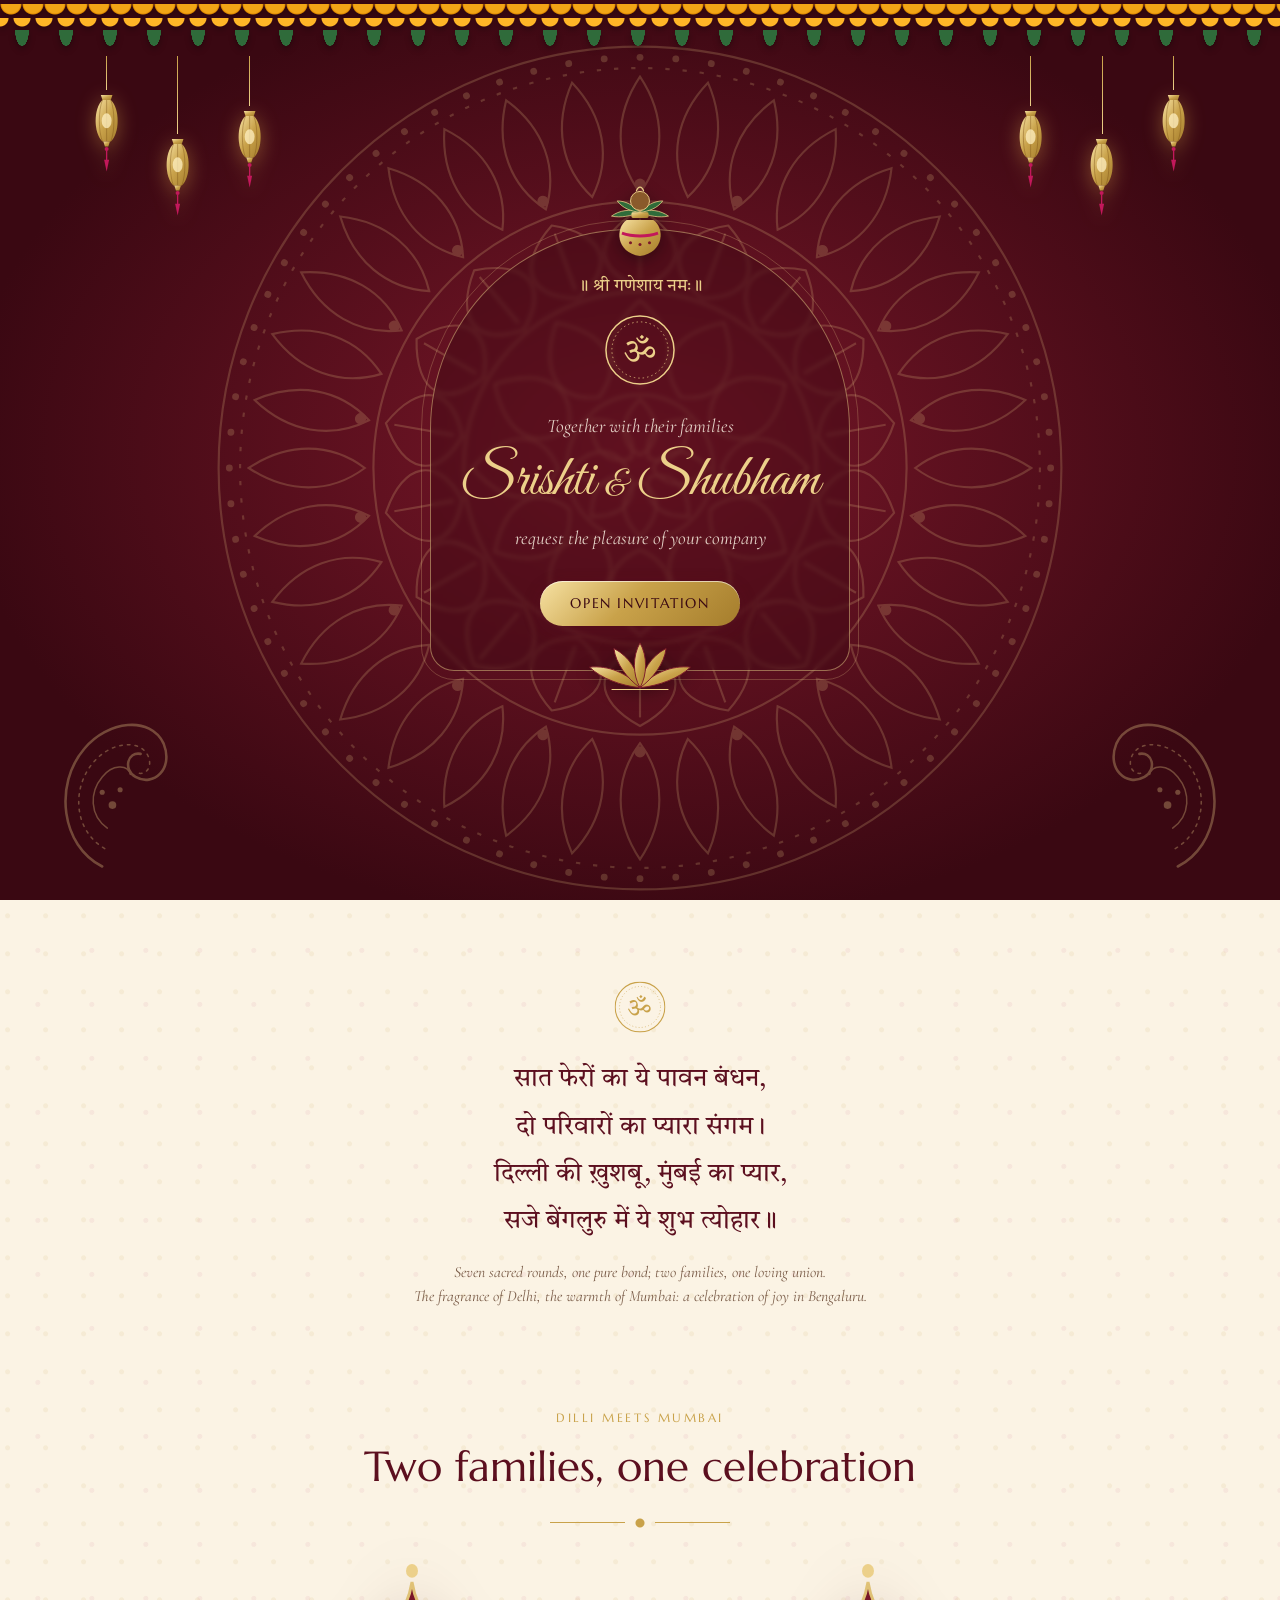
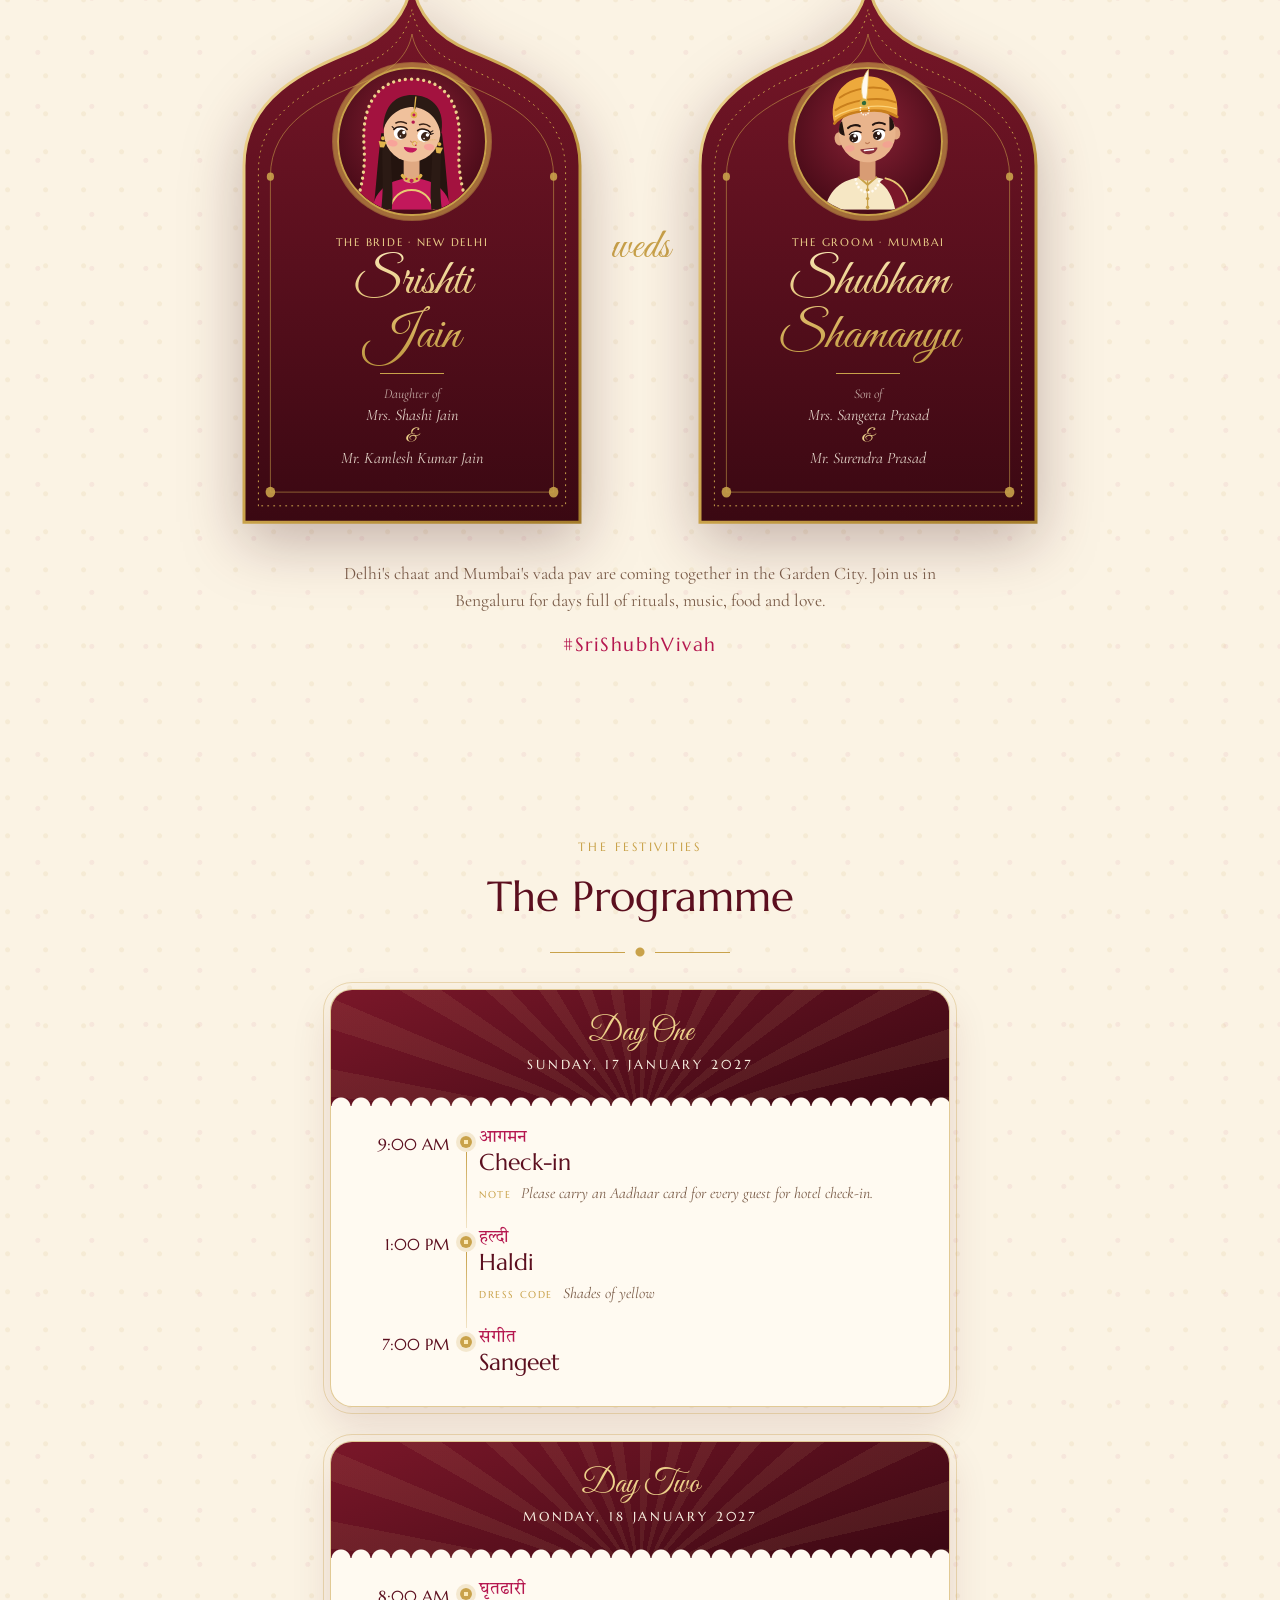
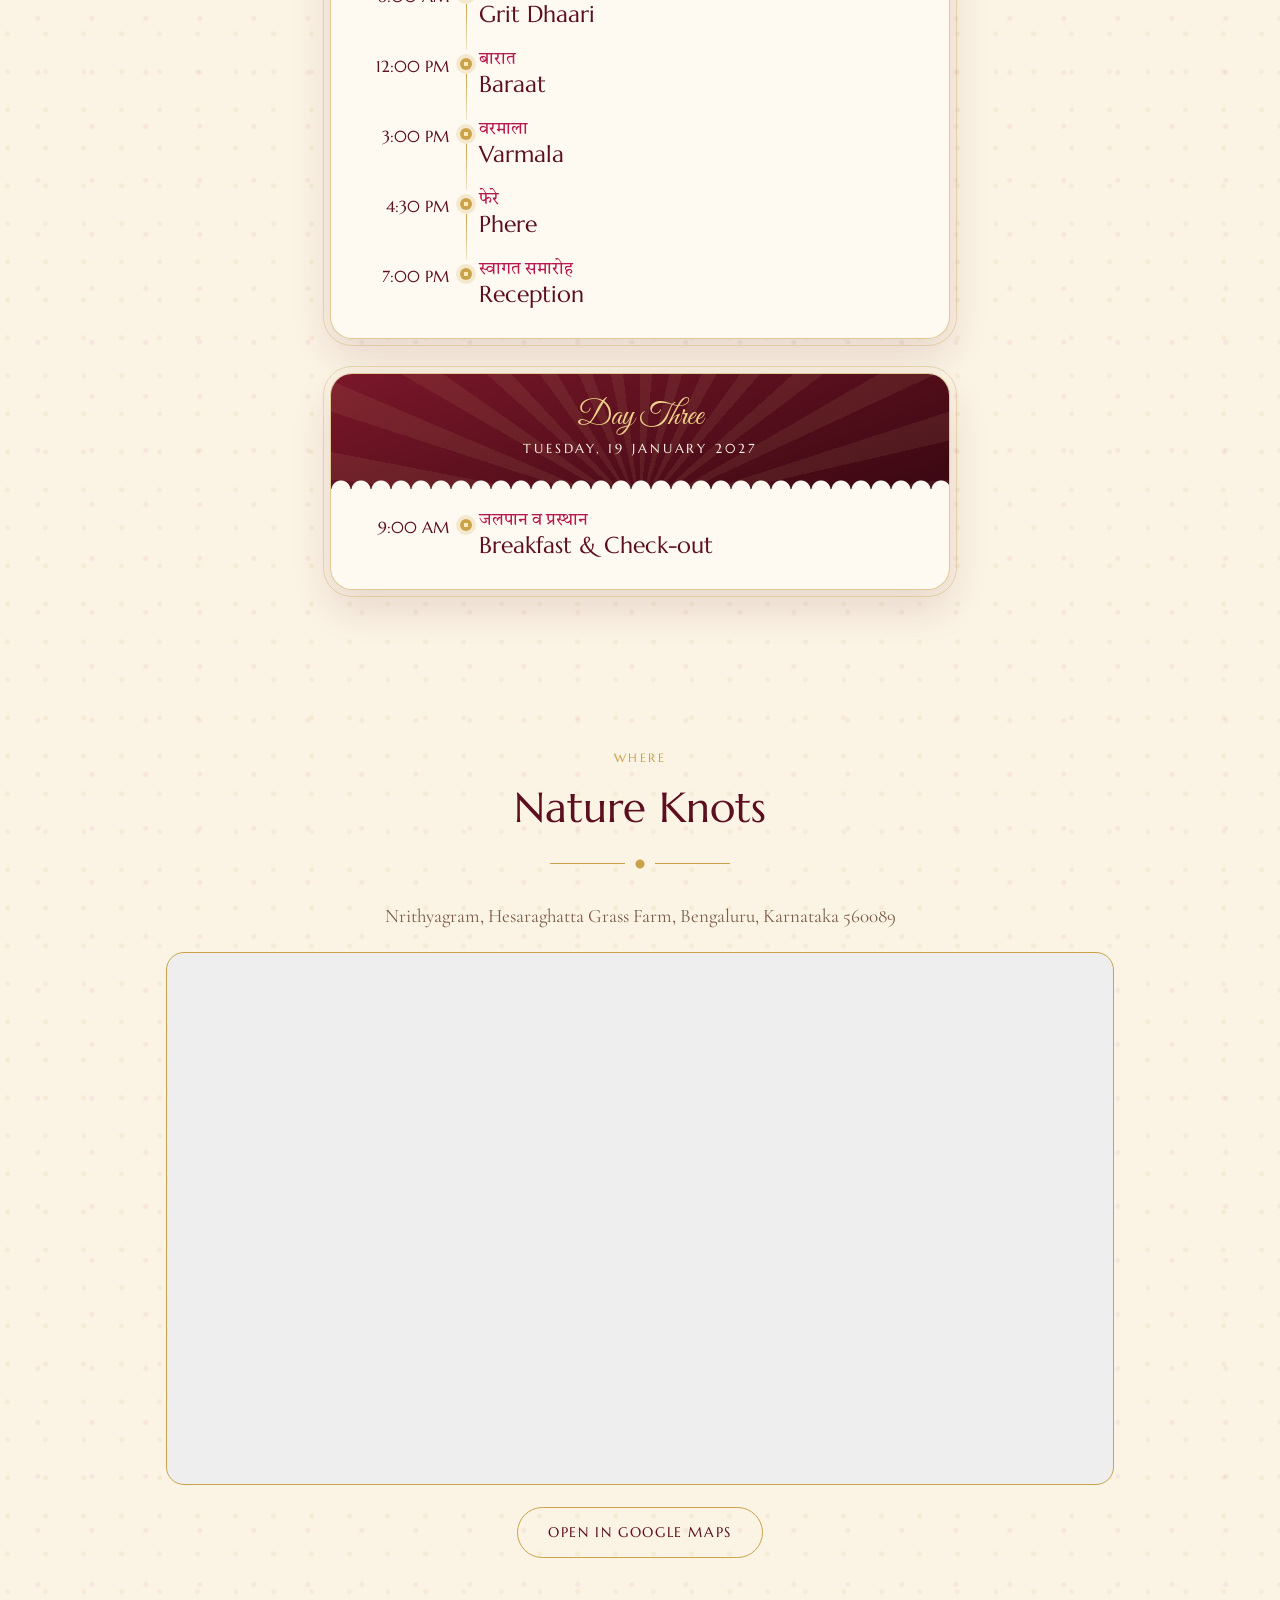
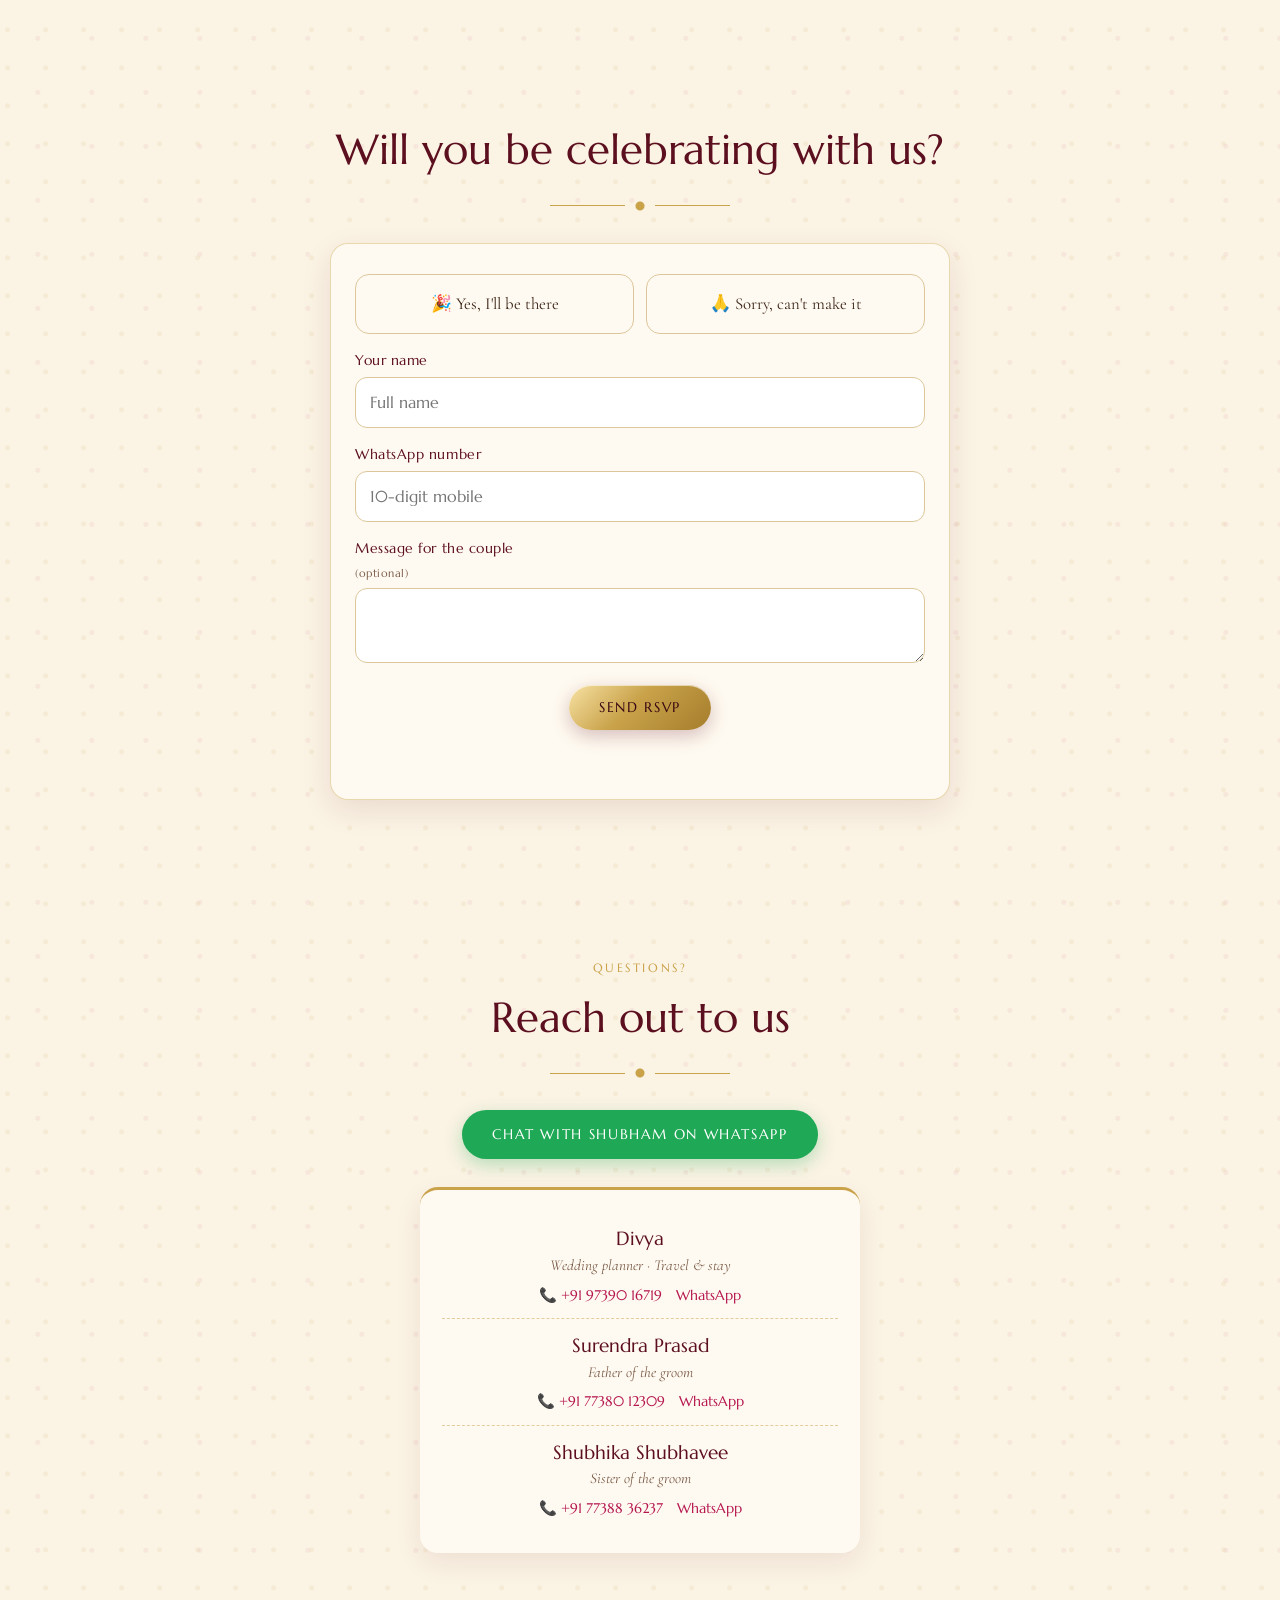
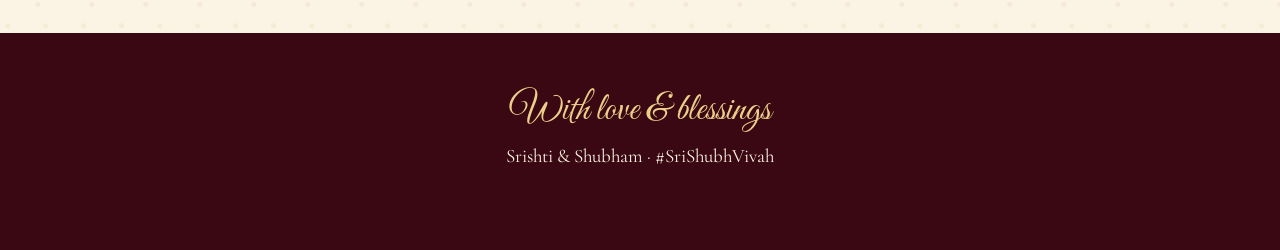
==== index.html @ 56df48e7 "Scroll hint, "View the Celebrations" button, unclipped name swashes Co-Authored-By: Claude <noreply@" ====
<!doctype html>
<html lang="en" data-side="groom" data-invite="full">
<head>
  <meta charset="utf-8" />
  <meta name="viewport" content="width=device-width, initial-scale=1" />
  <title>Wedding Invitation</title>
  <meta name="description" content="You are invited to celebrate our wedding in Bengaluru." />
  <!-- Link preview when shared on WhatsApp -->
  <meta property="og:title" content="You're invited to our wedding" />
  <meta property="og:description" content="Delhi ❤ Mumbai · Bengaluru · Tap to open your invitation" />
  <meta property="og:image" content="assets/preview.jpg" />
  <meta name="theme-color" content="#5c0f1f" />
  <link rel="preconnect" href="https://fonts.googleapis.com" />
  <link rel="preconnect" href="https://fonts.gstatic.com" crossorigin />
  <link href="https://fonts.googleapis.com/css2?family=Cormorant+Garamond:ital,wght@0,400;0,600;1,400&family=Great+Vibes&family=Marcellus&family=Tiro+Devanagari+Hindi&display=swap" rel="stylesheet" />
  <link rel="stylesheet" href="styles.css?v=202611201921" />
</head>
<body>

  <!-- ===== Opening envelope (also unlocks music — browsers block autoplay) ===== -->
  <div id="intro" class="intro">
    <div class="toran" aria-hidden="true"></div>
    <svg class="mandala" viewBox="-100 -100 200 200" aria-hidden="true"></svg>
    <div class="lanterns left" aria-hidden="true">
      <span class="lantern" style="--drop:34px"><svg viewBox="0 0 40 100"><use href="#lantern" /></svg></span>
      <span class="lantern" style="--drop:78px"><svg viewBox="0 0 40 100"><use href="#lantern" /></svg></span>
      <span class="lantern" style="--drop:50px"><svg viewBox="0 0 40 100"><use href="#lantern" /></svg></span>
    </div>
    <div class="lanterns right" aria-hidden="true">
      <span class="lantern" style="--drop:34px"><svg viewBox="0 0 40 100"><use href="#lantern" /></svg></span>
      <span class="lantern" style="--drop:78px"><svg viewBox="0 0 40 100"><use href="#lantern" /></svg></span>
      <span class="lantern" style="--drop:50px"><svg viewBox="0 0 40 100"><use href="#lantern" /></svg></span>
    </div>
    <svg class="paisley pl" viewBox="0 0 100 140" aria-hidden="true"><use href="#paisley" /></svg>
    <svg class="paisley pr" viewBox="0 0 100 140" aria-hidden="true"><use href="#paisley" /></svg>
    <div class="intro-card">
      <svg class="kalash" viewBox="0 0 80 84" aria-hidden="true"><use href="#kalash" /></svg>
      <p class="invocation" data-bind="invocation"></p>
      <svg class="ganesh" viewBox="0 0 100 100" aria-hidden="true"><use href="#om" /></svg>
      <p class="intro-small">Together with their families</p>
      <h1 class="intro-names"><span data-bind="bride.name"></span> <span class="amp">&amp;</span> <span data-bind="groom.name"></span></h1>
      <p class="intro-small">request the pleasure of your company</p>
      <button id="openInvite" class="btn btn-gold">Open Invitation</button>
      <svg class="lotus" viewBox="0 0 120 56" aria-hidden="true"><use href="#lotus" /></svg>
    </div>
  </div>

  <div id="petals" aria-hidden="true"></div>

  <button id="musicBtn" class="music-btn" aria-pressed="true" hidden>
    <span class="bars" aria-hidden="true"><i></i><i></i><i></i><i></i></span>
    <span class="music-label">Music On</span>
  </button>
  <audio id="bgm" preload="none"></audio>

  <!-- ===== Hero ===== -->
  <header class="hero">
    <div class="toran" aria-hidden="true"></div>
    <svg class="mandala" viewBox="-100 -100 200 200" aria-hidden="true"></svg>
    <div class="lanterns left" aria-hidden="true">
      <span class="lantern" style="--drop:34px"><svg viewBox="0 0 40 100"><use href="#lantern" /></svg></span>
      <span class="lantern" style="--drop:78px"><svg viewBox="0 0 40 100"><use href="#lantern" /></svg></span>
      <span class="lantern" style="--drop:50px"><svg viewBox="0 0 40 100"><use href="#lantern" /></svg></span>
    </div>
    <div class="lanterns right" aria-hidden="true">
      <span class="lantern" style="--drop:34px"><svg viewBox="0 0 40 100"><use href="#lantern" /></svg></span>
      <span class="lantern" style="--drop:78px"><svg viewBox="0 0 40 100"><use href="#lantern" /></svg></span>
      <span class="lantern" style="--drop:50px"><svg viewBox="0 0 40 100"><use href="#lantern" /></svg></span>
    </div>
    <svg class="paisley pl" viewBox="0 0 100 140" aria-hidden="true"><use href="#paisley" /></svg>
    <svg class="paisley pr" viewBox="0 0 100 140" aria-hidden="true"><use href="#paisley" /></svg>
    <div class="arch">
      <svg class="kalash" viewBox="0 0 80 84" aria-hidden="true"><use href="#kalash" /></svg>
      <p class="invocation">॥ श्री शुभ विवाह ॥</p>
      <p class="eyebrow">The wedding of</p>
      <h1 class="names">
        <span data-bind="bride.name"></span>
        <span class="amp">&amp;</span>
        <span data-bind="groom.name"></span>
      </h1>
      <p class="date" data-bind="displayDate"></p>
      <p class="place">Bengaluru</p>
      <div class="countdown" id="countdown">
        <div><b id="cd-d">--</b><span>Days</span></div>
        <div><b id="cd-h">--</b><span>Hours</span></div>
        <div><b id="cd-m">--</b><span>Mins</span></div>
        <div><b id="cd-s">--</b><span>Secs</span></div>
      </div>
      <a href="#details" class="btn btn-gold">View the Celebrations</a>
      <svg class="lotus" viewBox="0 0 120 56" aria-hidden="true"><use href="#lotus" /></svg>
    </div>
    <a href="#details" class="scroll-hint" id="scrollHint" aria-label="Scroll to see the celebrations">
      <span>Scroll to explore</span>
      <svg viewBox="0 0 24 24" aria-hidden="true"><path d="M6 9l6 6 6-6" fill="none" stroke="currentColor" stroke-width="1.5" stroke-linecap="round" stroke-linejoin="round" /></svg>
    </a>
  </header>

  <main>
    <!-- ===== Poem ===== -->
    <section class="section poem" id="details">
      <svg class="poem-om" viewBox="0 0 100 100" aria-hidden="true"><use href="#om" /></svg>
      <p class="poem-hi">
        सात फेरों का ये पावन बंधन,<br />
        दो परिवारों का प्यारा संगम।<br />
        दिल्ली की ख़ुशबू, मुंबई का प्यार,<br />
        सजे बेंगलुरु में ये शुभ त्योहार॥
      </p>
      <p class="poem-en">Seven sacred rounds, one pure bond; two families, one loving union.<br />
        The fragrance of Delhi, the warmth of Mumbai: a celebration of joy in Bengaluru.</p>
    </section>

    <!-- ===== Families ===== -->
    <section class="section families">
      <p class="eyebrow">Dilli meets Mumbai</p>
      <h2>Two families, one celebration</h2>
      <div class="divider" aria-hidden="true"></div>
      <div class="family-grid">
        <article class="family-card">
          <svg class="frame" viewBox="0 0 300 420" preserveAspectRatio="none" aria-hidden="true"><use href="#jharokha" /></svg>
          <div class="family-inner">
            <div class="portrait"><svg viewBox="0 6 200 200" preserveAspectRatio="xMidYMin slice" role="img" aria-label="Illustration of the bride"><use href="#bride" /></svg></div>
            <p class="from">The Bride · <span data-bind="bride.city"></span></p>
            <h3 data-name="bride"></h3>
            <p class="parents" data-parents="bride"></p>
          </div>
        </article>
        <div class="weds" aria-hidden="true"><span>weds</span></div>
        <article class="family-card">
          <svg class="frame" viewBox="0 0 300 420" preserveAspectRatio="none" aria-hidden="true"><use href="#jharokha" /></svg>
          <div class="family-inner">
            <div class="portrait"><svg viewBox="0 6 200 200" preserveAspectRatio="xMidYMin slice" role="img" aria-label="Illustration of the groom"><use href="#groom" /></svg></div>
            <p class="from">The Groom · <span data-bind="groom.city"></span></p>
            <h3 data-name="groom"></h3>
            <p class="parents" data-parents="groom"></p>
          </div>
        </article>
      </div>
      <p class="blurb">
        Delhi's chaat and Mumbai's vada pav are coming together in the Garden City.
        <span data-bind="joinUs"></span>
      </p>
      <p class="hashtag" data-bind="hashtag"></p>
    </section>

    <!-- ===== Events ===== -->
    <section class="section events" id="events">
      <p class="eyebrow">The festivities</p>
      <h2>The Programme</h2>
      <div class="divider" aria-hidden="true"></div>
      <div class="days" id="eventList"></div>
    </section>

    <!-- ===== Venue ===== -->
    <section class="section venue" id="venue">
      <p class="eyebrow">Where</p>
      <h2 data-bind="venue.name"></h2>
      <div class="divider" aria-hidden="true"></div>
      <p class="address" data-bind="venue.address"></p>
      <div class="map-wrap"><iframe id="mapFrame" title="Venue map" loading="lazy" referrerpolicy="no-referrer-when-downgrade"></iframe></div>
      <a id="mapsLink" class="btn btn-outline" target="_blank" rel="noopener">Open in Google Maps</a>
    </section>

    <!-- ===== RSVP ===== -->
    <section class="section rsvp" id="rsvp">
      <h2>Will you be celebrating with us?</h2>
      <div class="divider" aria-hidden="true"></div>

      <form id="rsvpForm" class="card form" novalidate>
        <div class="choice" role="radiogroup" aria-label="Attendance">
          <label class="choice-btn yes"><input type="radio" name="attending" value="Yes" required /><span>🎉 Yes, I'll be there</span></label>
          <label class="choice-btn no"><input type="radio" name="attending" value="No" /><span>🙏 Sorry, can't make it</span></label>
        </div>

        <label>Your name<input name="name" required autocomplete="name" placeholder="Full name" /></label>
        <label>WhatsApp number<input name="phone" required type="tel" inputmode="tel" autocomplete="tel" placeholder="10-digit mobile" /></label>

        <div class="if-yes">
          <label>Number of guests (including you)
            <select name="guests" id="guestCount"></select>
          </label>
          <div id="guestNames" class="guest-names"></div>
          <fieldset id="daysField">
            <legend>Which days will you attend?</legend>
            <div id="eventChecks" class="checks"></div>
          </fieldset>
          <label>Travelling from<input name="from" placeholder="City" /></label>
          <fieldset class="travel">
            <legend>Your travel <small>(optional — not booked yet? Submit again later with the same number)</small></legend>
            <div class="leg">
              <p class="leg-title">Arriving</p>
              <div class="pills" data-pills="arrivalDate:arrive"></div>
              <label>Time<input type="time" name="arrivalTime" /></label>
              <div class="pills" data-pills="arrivalBy:modes"></div>
            </div>
            <div class="leg">
              <p class="leg-title">Leaving</p>
              <div class="pills" data-pills="departureDate:leave"></div>
              <label>Time<input type="time" name="departureTime" /></label>
              <div class="pills" data-pills="departureBy:modes"></div>
            </div>
          </fieldset>
        </div>
        <label>Message for the couple <small>(optional)</small><textarea name="message" rows="2"></textarea></label>

        <button class="btn btn-gold" type="submit" id="rsvpSubmit">Send RSVP</button>
        <p class="form-status" id="rsvpStatus" role="status"></p>
      </form>

      <div id="rsvpDone" class="card done" hidden>
        <h3 id="doneTitle"></h3>
        <p id="doneText"></p>
        <div class="done-actions" id="doneActions"></div>
      </div>
    </section>

    <!-- ===== Contacts ===== -->
    <section class="section contacts">
      <p class="eyebrow">Questions?</p>
      <h2>Reach out to us</h2>
      <div class="divider" aria-hidden="true"></div>
      <div class="couple-chat" id="coupleChat"></div>
      <div class="contact-grid" id="contactList"></div>
    </section>
  </main>

  <footer class="footer">
    <p class="script-line">With love &amp; blessings</p>
    <p><span data-bind="bride.name"></span> &amp; <span data-bind="groom.name"></span> · <span data-bind="hashtag"></span></p>
  </footer>

  <!-- Shared SVG symbols -->
  <svg width="0" height="0" style="position:absolute" aria-hidden="true">
    <defs>
      <linearGradient id="maroonFill" x1="0" y1="0" x2="0" y2="1">
        <stop offset="0" stop-color="#7a1729" /><stop offset="1" stop-color="#3a0812" />
      </linearGradient>
      <linearGradient id="goldLine" x1="0" y1="0" x2="1" y2="1">
        <stop offset="0" stop-color="#f7e2a3" /><stop offset=".5" stop-color="#c9a24a" /><stop offset="1" stop-color="#a57d2c" />
      </linearGradient>
    </defs>
    <!-- Jharokha (palace window) arch frame -->
    <symbol id="jharokha" viewBox="0 0 300 420">
      <path d="M10 410 V150 C10 100 62 80 102 66 C132 55 146 38 150 16 C154 38 168 55 198 66 C238 80 290 100 290 150 V410 Z" fill="url(#maroonFill)" stroke="url(#goldLine)" stroke-width="3" vector-effect="non-scaling-stroke" />
      <path d="M22 398 V154 C22 110 68 92 106 78 C134 68 146 54 150 36 C154 54 166 68 194 78 C232 92 278 110 278 154 V398 Z" fill="none" stroke="#c9a24a" stroke-width="1" stroke-dasharray="1 5" stroke-linecap="round" vector-effect="non-scaling-stroke" />
      <path d="M32 388 V158 C32 118 74 102 110 89 C136 80 147 68 150 54 C153 68 164 80 190 89 C226 102 268 118 268 158 V388 Z" fill="none" stroke="#c9a24a" stroke-opacity=".55" stroke-width="1" vector-effect="non-scaling-stroke" />
      <g fill="#ecd08a"><circle cx="150" cy="8" r="5" /><path d="M150 0 C146 -8 154 -8 150 0" /></g>
      <g fill="#c9a24a" opacity=".9">
        <circle cx="32" cy="388" r="4" /><circle cx="268" cy="388" r="4" />
        <circle cx="32" cy="158" r="3" /><circle cx="268" cy="158" r="3" />
      </g>
    </symbol>
    <!-- Bride: red dupatta, long hair, maang tikka, nath, jhumkas — gaze to the right (towards the groom) -->
    <symbol id="bride" viewBox="0 0 200 220">
      <!-- veil, back -->
      <path d="M100 22 C42 22 24 70 28 124 C31 166 20 198 14 220 H186 C180 198 169 166 172 124 C176 70 158 22 100 22 Z" fill="#a3123f" />
      <!-- long hair falling behind the shoulders -->
      <path d="M54 104 C48 150 46 190 42 220 H158 C154 190 152 150 146 104 Z" fill="#24140f" />
      <!-- blouse -->
      <path d="M40 220 C44 190 68 172 100 172 C132 172 156 190 160 220 Z" fill="#c2185b" />
      <path d="M66 220 C72 200 84 190 100 190 C116 190 128 200 134 220" fill="none" stroke="#e8c873" stroke-width="3" />
      <!-- neck & choker -->
      <path d="M88 140 H112 V176 C106 181 94 181 88 176 Z" fill="#e0a982" />
      <path d="M86 168 C93 178 107 178 114 168" fill="none" stroke="#e0b44c" stroke-width="5" stroke-linecap="round" />
      <g fill="#c2185b"><circle cx="100" cy="176" r="3.2" /><circle cx="92" cy="173" r="1.8" /><circle cx="108" cy="173" r="1.8" /></g>
      <!-- front locks of hair down to the waist -->
      <path d="M58 112 C52 140 60 170 54 220 H70 C74 184 66 150 70 120 Z" fill="#2b1a14" />
      <path d="M142 112 C148 140 140 170 146 220 H130 C126 184 134 150 130 120 Z" fill="#2b1a14" />
      <g transform="rotate(6 100 110)">
        <!-- face -->
        <ellipse cx="100" cy="102" rx="43" ry="45" fill="#f0c19c" />
        <!-- hair framing the face, centre parting -->
        <path d="M56 104 C52 60 76 46 100 46 C124 46 148 60 144 104 C140 82 124 66 102 64 L100 70 L98 64 C76 66 60 82 56 104 Z" fill="#2b1a14" />
        <!-- maang tikka -->
        <path d="M100 48 V72" stroke="#e0b44c" stroke-width="2" />
        <circle cx="100" cy="76" r="5" fill="#e0b44c" /><circle cx="100" cy="76" r="2.3" fill="#c2185b" />
        <circle cx="100" cy="87" r="2.6" fill="#b5174f" />
        <!-- brows -->
        <path d="M74 91 C79 88 86 88 90 90" fill="none" stroke="#3a2418" stroke-width="2.2" stroke-linecap="round" />
        <path d="M110 90 C114 88 121 88 126 91" fill="none" stroke="#3a2418" stroke-width="2.2" stroke-linecap="round" />
        <!-- big sparkly eyes looking right -->
        <circle cx="82" cy="106" r="9.5" fill="#fff" /><circle cx="118" cy="106" r="9.5" fill="#fff" />
        <circle cx="85" cy="107" r="7" fill="#3b2418" /><circle cx="121" cy="107" r="7" fill="#3b2418" />
        <circle cx="87.5" cy="104" r="2.6" fill="#fff" /><circle cx="123.5" cy="104" r="2.6" fill="#fff" />
        <circle cx="83" cy="110" r="1.2" fill="#fff" /><circle cx="119" cy="110" r="1.2" fill="#fff" />
        <path d="M72 101 C76 95 88 94 92 99 M108 99 C112 94 124 95 128 101" fill="none" stroke="#24140f" stroke-width="2.4" stroke-linecap="round" />
        <path d="M73 100 L69 97 M127 100 L131 97 M128 103 L132 101" stroke="#24140f" stroke-width="1.6" stroke-linecap="round" />
        <!-- tiny nose & nath -->
        <path d="M99 116 C101 118 103 118 104 116" fill="none" stroke="#c98560" stroke-width="1.8" stroke-linecap="round" />
        <circle cx="105.5" cy="119" r="3.3" fill="none" stroke="#e0b44c" stroke-width="1.4" /><circle cx="107.5" cy="121.5" r="1.1" fill="#c2185b" />
        <path d="M108.5 117 C122 112 132 110 138 110" fill="none" stroke="#e0b44c" stroke-width=".9" stroke-dasharray="1.5 1.5" />
        <!-- rosy cheeks & smile -->
        <ellipse cx="72" cy="122" rx="8" ry="5" fill="#ff8a9a" opacity=".55" /><ellipse cx="128" cy="122" rx="8" ry="5" fill="#ff8a9a" opacity=".55" />
        <path d="M91 127 C95 134 105 134 109 127 Z" fill="#c2185b" stroke="#c2185b" stroke-width="2" stroke-linejoin="round" />
        <!-- jhumkas -->
        <g fill="#e0b44c"><circle cx="57" cy="116" r="3" /><path d="M51 121 H63 L60 130 H54 Z" /><circle cx="143" cy="116" r="3" /><path d="M137 121 H149 L146 130 H140 Z" /></g>
      </g>
      <!-- veil border -->
      <path d="M100 22 C42 22 24 70 28 124 C31 166 20 198 14 220 M100 22 C158 22 176 70 172 124 C169 166 180 198 186 220" fill="none" stroke="#ecd08a" stroke-width="5" stroke-dasharray="0.1 9" stroke-linecap="round" />
    </symbol>
    <!-- Groom: saffron safa with kalgi, ivory sherwani, clean-shaven — gaze to the left (towards the bride) -->
    <symbol id="groom" viewBox="0 0 200 220">
      <!-- sherwani -->
      <path d="M36 220 C40 188 66 170 100 170 C134 170 160 188 164 220 Z" fill="#f6e7c4" />
      <path d="M100 174 V220" stroke="#c9a24a" stroke-width="2" />
      <g fill="#c9a24a"><circle cx="100" cy="190" r="2.6" /><circle cx="100" cy="203" r="2.6" /><circle cx="100" cy="216" r="2.6" /></g>
      <path d="M86 170 L100 182 L114 170" fill="none" stroke="#c9a24a" stroke-width="3" stroke-linejoin="round" />
      <!-- maroon stole over the shoulder -->
      <path d="M126 172 C146 176 160 192 164 220 H142 C138 200 130 186 118 178 Z" fill="#7a1729" />
      <path d="M126 172 C146 176 160 192 164 220" fill="none" stroke="#e8c873" stroke-width="2.5" />
      <!-- pearl mala -->
      <path d="M82 174 C86 200 114 200 118 174" fill="none" stroke="#fffaf1" stroke-width="4" stroke-dasharray="0.1 6" stroke-linecap="round" />
      <!-- neck -->
      <path d="M88 140 H112 V172 C106 177 94 177 88 172 Z" fill="#d89c74" />
      <g transform="rotate(-6 100 110)">
        <!-- ears & short hair -->
        <ellipse cx="57" cy="108" rx="7" ry="10" fill="#e2a982" /><ellipse cx="143" cy="108" rx="7" ry="10" fill="#e2a982" />
        <!-- face -->
        <ellipse cx="100" cy="104" rx="43" ry="44" fill="#e9b48c" />
        <path d="M58 98 C58 90 60 84 64 82 L66 104 C62 103 59 101 58 98 Z M142 98 C142 90 140 84 136 82 L134 104 C138 103 141 101 142 98 Z" fill="#241510" />
        <!-- safa -->
        <path d="M52 84 C46 44 74 18 104 18 C136 18 156 44 148 84 C132 72 118 70 100 70 C82 70 66 72 52 84 Z" fill="#eda93c" />
        <path d="M52 84 C66 72 82 70 100 70 C118 70 132 72 148 84" fill="none" stroke="#c97f1c" stroke-width="4" stroke-linecap="round" />
        <path d="M56 64 C78 52 122 48 148 62 M64 46 C86 34 118 32 138 42" fill="none" stroke="#c97f1c" stroke-width="3" stroke-linecap="round" />
        <path d="M54 74 C76 62 124 60 148 72" fill="none" stroke="#fbd27a" stroke-width="2" />
        <!-- kalgi -->
        <path d="M100 54 C95 38 101 18 112 8 C110 24 108 40 104 54 Z" fill="#fffaf1" stroke="#e8c873" stroke-width="1.2" />
        <circle cx="100" cy="58" r="7" fill="#e0b44c" /><circle cx="100" cy="58" r="3.4" fill="#2f6b3a" />
        <path d="M94 64 C92 72 96 76 100 76 C104 76 108 72 106 64" fill="none" stroke="#fffaf1" stroke-width="2.4" stroke-dasharray="0.1 4" stroke-linecap="round" />
        <!-- brows -->
        <path d="M72 93 C77 89 86 89 90 92" fill="none" stroke="#241510" stroke-width="3.2" stroke-linecap="round" />
        <path d="M110 92 C114 89 123 89 128 93" fill="none" stroke="#241510" stroke-width="3.2" stroke-linecap="round" />
        <!-- big sparkly eyes looking left -->
        <circle cx="82" cy="108" r="9" fill="#fff" /><circle cx="118" cy="108" r="9" fill="#fff" />
        <circle cx="79" cy="109" r="6.6" fill="#2b1a14" /><circle cx="115" cy="109" r="6.6" fill="#2b1a14" />
        <circle cx="81" cy="106" r="2.4" fill="#fff" /><circle cx="117" cy="106" r="2.4" fill="#fff" />
        <circle cx="77" cy="112" r="1.1" fill="#fff" /><circle cx="113" cy="112" r="1.1" fill="#fff" />
        <path d="M73 103 C77 98 87 98 91 102 M109 102 C113 98 123 98 127 103" fill="none" stroke="#24140f" stroke-width="2" stroke-linecap="round" />
        <!-- tiny nose, cheeks & happy smile (clean-shaven) -->
        <path d="M96 118 C98 120 100 120 102 118" fill="none" stroke="#bf7d58" stroke-width="1.8" stroke-linecap="round" />
        <ellipse cx="71" cy="124" rx="8" ry="5" fill="#ff8a9a" opacity=".4" /><ellipse cx="129" cy="124" rx="8" ry="5" fill="#ff8a9a" opacity=".4" />
        <path d="M88 128 C93 137 107 137 112 128 Z" fill="#8c2f39" stroke="#8c2f39" stroke-width="2" stroke-linejoin="round" />
        <path d="M93 129.5 H107" stroke="#fff" stroke-width="2.2" stroke-linecap="round" />
      </g>
    </symbol>
    <!-- Brass lantern -->
    <symbol id="lantern" viewBox="0 0 40 100">
      <path d="M13 6 H27 L25 12 H15 Z" fill="url(#goldLine)" />
      <path d="M15 12 C4 22 4 52 15 62 H25 C36 52 36 22 25 12 Z" fill="url(#goldLine)" />
      <path d="M15 12 C10 24 10 50 15 62 M25 12 C30 24 30 50 25 62 M20 12 V62" fill="none" stroke="#7a4f14" stroke-width=".9" opacity=".55" />
      <ellipse cx="20" cy="37" rx="6" ry="9" fill="#fff1c2" opacity=".75" />
      <path d="M16 62 H24 L22 68 H18 Z" fill="url(#goldLine)" />
      <circle cx="20" cy="71" r="2.4" fill="#c2185b" />
      <path d="M20 73 V86" stroke="#c2185b" stroke-width="1.6" />
      <path d="M17 84 L20 98 L23 84 Z" fill="#c2185b" />
    </symbol>
    <!-- Kalash with mango leaves and coconut -->
    <symbol id="kalash" viewBox="0 0 80 84">
      <g fill="#2f6b3a" stroke="#ecd08a" stroke-width=".8">
        <path d="M40 34 C30 30 18 32 10 38 C20 40 30 38 40 34 Z" />
        <path d="M40 34 C50 30 62 32 70 38 C60 40 50 38 40 34 Z" />
        <path d="M40 34 C33 26 24 22 16 22 C22 30 31 33 40 34 Z" />
        <path d="M40 34 C47 26 56 22 64 22 C58 30 49 33 40 34 Z" />
      </g>
      <circle cx="40" cy="22" r="10" fill="#8a5a2b" stroke="#ecd08a" stroke-width="1" />
      <path d="M36 12 C38 6 42 6 44 12" fill="none" stroke="#ecd08a" stroke-width="1.2" />
      <rect x="31" y="34" width="18" height="6" rx="1.5" fill="url(#goldLine)" />
      <path d="M26 42 H54 C66 50 66 76 40 80 C14 76 14 50 26 42 Z" fill="url(#goldLine)" />
      <path d="M21 56 C32 60 48 60 59 56" fill="none" stroke="#c2185b" stroke-width="3" />
      <g fill="#7a1729"><circle cx="30" cy="66" r="1.6" /><circle cx="40" cy="68" r="1.6" /><circle cx="50" cy="66" r="1.6" /></g>
    </symbol>
    <!-- Lotus -->
    <symbol id="lotus" viewBox="0 0 120 56">
      <g fill="url(#goldLine)" stroke="#7a1729" stroke-width="1">
        <path d="M60 50 C40 48 18 40 6 28 C26 26 46 34 60 50 Z" />
        <path d="M60 50 C80 48 102 40 114 28 C94 26 74 34 60 50 Z" />
        <path d="M60 50 C46 40 34 24 32 8 C48 16 58 32 60 50 Z" />
        <path d="M60 50 C74 40 86 24 88 8 C72 16 62 32 60 50 Z" />
        <path d="M60 50 C52 36 52 16 60 2 C68 16 68 36 60 50 Z" />
      </g>
      <path d="M30 52 H90" stroke="#ecd08a" stroke-width="1.2" stroke-linecap="round" />
    </symbol>
    <!-- Paisley (kairi) in fine gold line -->
    <symbol id="paisley" viewBox="0 0 100 140">
      <g fill="none" stroke="#ecd08a" stroke-linecap="round">
        <path d="M40 134 C8 118 2 70 26 42 C44 20 78 16 88 38 C96 58 80 72 66 64 C56 58 60 44 70 46" stroke-width="2" />
        <path d="M42 120 C18 106 16 74 32 54 C46 36 70 34 76 48 C80 58 72 64 66 60" stroke-width="1.2" stroke-dasharray="2 4" />
        <path d="M44 104 C30 94 30 76 40 64 C48 54 60 54 62 62" stroke-width="1.2" />
      </g>
      <g fill="#ecd08a"><circle cx="48" cy="86" r="3" /><circle cx="40" cy="76" r="2" /><circle cx="54" cy="74" r="2" /></g>
    </symbol>
    <symbol id="om" viewBox="0 0 100 100">
      <circle cx="50" cy="50" r="46" fill="none" stroke="currentColor" stroke-width="2" />
      <circle cx="50" cy="50" r="38" fill="none" stroke="currentColor" stroke-width="1" stroke-dasharray="2 4" />
      <text x="50" y="66" text-anchor="middle" font-size="46" fill="currentColor" font-family="Tiro Devanagari Hindi, serif">ॐ</text>
    </symbol>
  </svg>

  <script src="config.js?v=202611201921"></script>
  <script src="script.js?v=202611201921"></script>
</body>
</html>
---- styles.css ----
:root {
  --maroon: #5c0f1f;
  --maroon-deep: #3a0812;
  --gold: #c9a24a;
  --gold-light: #ecd08a;
  --cream: #fbf3e4;
  --paper: #fffaf1;
  --ink: #3b2416;
  --muted: #7a5c48;
  --marigold: #f2a516;
  --rani: #b5174f;
  --leaf: #2f6b3a;
  --radius: 18px;
  --serif: "Cormorant Garamond", Georgia, serif;
  --display: "Marcellus", Georgia, serif;
  --script: "Great Vibes", cursive;
  --deva: "Tiro Devanagari Hindi", serif;
}

* { box-sizing: border-box; }
html { scroll-behavior: smooth; }
body {
  margin: 0;
  font-family: var(--serif);
  font-size: 19px;
  line-height: 1.55;
  color: var(--ink);
  background: var(--cream);
  background-image:
    radial-gradient(circle at 20% 10%, rgba(201,162,74,.10) 0 2px, transparent 3px),
    radial-gradient(circle at 70% 60%, rgba(181,23,79,.06) 0 2px, transparent 3px);
  background-size: 38px 38px, 54px 54px;
  overflow-x: hidden;
}
body.locked { overflow: hidden; }
h1, h2, h3 { font-family: var(--display); font-weight: 400; margin: 0; }
h2 { font-size: clamp(1.8rem, 5vw, 2.6rem); color: var(--maroon); }
small { color: var(--muted); font-size: .8em; }
[hidden] { display: none !important; }

.eyebrow { text-transform: uppercase; letter-spacing: .22em; font-size: .72rem; color: var(--gold); margin: 0 0 .5rem; font-family: var(--display); }
.invocation { font-family: var(--deva); color: var(--gold-light); font-size: 1.05rem; margin: 0 0 .75rem; }
.divider {
  width: 180px; height: 18px; margin: 14px auto 28px;
  background:
    radial-gradient(circle, var(--gold) 0 4px, transparent 5px) center / 18px 18px no-repeat,
    linear-gradient(var(--gold), var(--gold)) left center / 75px 1px no-repeat,
    linear-gradient(var(--gold), var(--gold)) right center / 75px 1px no-repeat;
}

/* ---------- Buttons ---------- */
.btn {
  display: inline-block; border: 0; cursor: pointer; text-decoration: none;
  font-family: var(--display); letter-spacing: .12em; text-transform: uppercase; font-size: .85rem;
  padding: 14px 30px; border-radius: 999px; transition: transform .2s, box-shadow .2s;
}
.btn:hover { transform: translateY(-2px); }
.btn-gold {
  color: var(--maroon-deep);
  background: linear-gradient(135deg, #f7e2a3, var(--gold) 45%, #a57d2c 100%);
  box-shadow: 0 6px 18px rgba(92,15,31,.25), inset 0 1px 0 rgba(255,255,255,.6);
}
.btn-outline { color: var(--maroon); border: 1.5px solid var(--gold); background: transparent; }
.btn-wa { color: #fff; background: #1fa855; box-shadow: 0 6px 18px rgba(31,168,85,.3); }

/* ---------- Intro envelope ---------- */
.intro {
  position: fixed; inset: 0; z-index: 100; display: grid; place-items: center; padding: 16px; overflow: hidden;
  background: radial-gradient(ellipse at center, #7a1729 0%, var(--maroon-deep) 75%);
  transition: opacity .9s ease, visibility .9s;
}
.intro.gone { opacity: 0; visibility: hidden; }
.intro-card {
  position: relative; z-index: 1; background: rgba(58,8,18,.4); backdrop-filter: blur(2px);
  text-align: center; color: var(--cream); max-width: 420px; width: 100%;
  padding: 44px 28px; border: 1px solid rgba(236,208,138,.5); border-radius: 200px 200px 24px 24px;
  outline: 1px solid rgba(236,208,138,.25); outline-offset: 8px;
}
.ganesh { width: 74px; height: 74px; color: var(--gold-light); margin-bottom: 10px; }
.intro-small { font-style: italic; opacity: .85; margin: .4rem 0; }
.intro-names { font-family: var(--script); font-size: clamp(2.6rem, 11vw, 3.6rem); color: var(--gold-light); line-height: 1.2; margin: .4rem 0; }
.intro-names .amp, .names .amp { font-size: .6em; }
.intro .btn { margin-top: 22px; }
.intro-hint { font-size: .8rem; opacity: .6; margin-top: 10px; }

/* ---------- Petals ---------- */
#petals { position: fixed; inset: 0; pointer-events: none; z-index: 5; overflow: hidden; }
.petal {
  position: absolute; top: -30px; width: 14px; height: 12px;
  background: radial-gradient(circle at 30% 30%, #ffd35c, var(--marigold) 60%, #d97706);
  border-radius: 60% 0 60% 0; opacity: .85;
  animation: fall linear forwards;
}
.petal.rose { background: radial-gradient(circle at 30% 30%, #ff7aa8, var(--rani)); }
@keyframes fall {
  to { transform: translate(var(--drift), 110vh) rotate(var(--spin)); opacity: .2; }
}

/* ---------- Music button ---------- */
.music-btn {
  position: fixed; right: 16px; bottom: 16px; z-index: 50; height: 46px; padding: 0 18px 0 16px; border-radius: 999px;
  border: 1.5px solid var(--gold); background: var(--maroon); cursor: pointer; display: flex; align-items: center; gap: 10px;
  box-shadow: 0 6px 18px rgba(0,0,0,.25); color: var(--gold-light);
  font-family: var(--display); font-size: .75rem; letter-spacing: .12em; text-transform: uppercase;
}
.music-btn[aria-pressed="false"] { background: var(--paper); color: var(--maroon); }
.music-btn[aria-pressed="false"] .bars i { background: var(--maroon); opacity: .45; }
.bars { display: flex; gap: 3px; align-items: flex-end; height: 18px; }
.bars i { width: 3px; height: 6px; background: var(--gold-light); border-radius: 2px; }
.music-btn.playing .bars i { animation: eq 1s ease-in-out infinite; }
.music-btn.playing .bars i:nth-child(2) { animation-delay: .2s; }
.music-btn.playing .bars i:nth-child(3) { animation-delay: .4s; }
.music-btn.playing .bars i:nth-child(4) { animation-delay: .1s; }
@keyframes eq { 50% { height: 18px; } }

.yt-box { position: fixed; left: 0; bottom: 0; width: 2px; height: 2px; overflow: hidden; opacity: 0; pointer-events: none; z-index: -1; }

/* ---------- Hero ---------- */
.hero {
  position: relative; min-height: 100svh; display: grid; place-items: center; padding: 90px 16px 60px;
  background:
    radial-gradient(ellipse at 50% 30%, rgba(201,162,74,.25), transparent 60%),
    linear-gradient(180deg, #4a0b18, var(--maroon) 55%, #6e1426);
  color: var(--cream); text-align: center; overflow: hidden;
}
.scroll-hint {
  position: absolute; left: 50%; bottom: 14px; translate: -50% 0; z-index: 2; display: grid; justify-items: center; gap: 2px;
  color: var(--gold-light); text-decoration: none; font-family: var(--display); font-size: .62rem; letter-spacing: .22em; text-transform: uppercase;
  opacity: .85; transition: opacity .6s;
}
.scroll-hint svg { width: 22px; height: 22px; animation: nudge 2.4s ease-in-out infinite; }
.scroll-hint.gone { opacity: 0; pointer-events: none; }
@keyframes nudge { 0%, 100% { transform: translateY(0); opacity: .6; } 50% { transform: translateY(6px); opacity: 1; } }
.mandala {
  position: absolute; width: min(860px, 170vw); aspect-ratio: 1; left: 50%; top: 52%; translate: -50% -50%;
  color: #ecd08a; opacity: .2; animation: spin 240s linear infinite; pointer-events: none;
}
.lanterns { position: absolute; top: 56px; display: flex; gap: clamp(14px, 3vw, 46px); z-index: 1; pointer-events: none; }
.lanterns.left { left: clamp(14px, 7vw, 140px); }
.lanterns.right { right: clamp(14px, 7vw, 140px); flex-direction: row-reverse; }
.lantern { display: block; width: clamp(20px, 2.6vw, 34px); transform-origin: 50% 0; animation: sway 6s ease-in-out infinite; }
.lantern:nth-child(2) { animation-delay: -2s; } .lantern:nth-child(3) { animation-delay: -4s; }
.lantern::before { content: ""; display: block; width: 1px; height: var(--drop); margin: 0 auto; background: linear-gradient(#c9a24a, #ecd08a); }
.lantern svg { display: block; width: 100%; height: auto; filter: drop-shadow(0 4px 10px rgba(255, 200, 90, .35)); }
@keyframes sway { 0%, 100% { rotate: -3deg; } 50% { rotate: 3deg; } }
.paisley { position: absolute; bottom: 26px; width: clamp(64px, 10vw, 130px); opacity: .32; pointer-events: none; }
.paisley.pl { left: clamp(10px, 4vw, 70px); }
.paisley.pr { right: clamp(10px, 4vw, 70px); transform: scaleX(-1); }
.arch .kalash, .intro-card .kalash { position: absolute; top: -50px; left: 50%; translate: -50% 0; width: 76px; filter: drop-shadow(0 4px 8px rgba(0,0,0,.35)); }
.arch .lotus, .intro-card .lotus { position: absolute; bottom: -24px; left: 50%; translate: -50% 0; width: 112px; filter: drop-shadow(0 4px 8px rgba(0,0,0,.35)); }
@keyframes spin { to { rotate: 360deg; } }
.toran { /* marigold garland with mango leaves */
  position: absolute; top: 0; left: 0; right: 0; height: 70px; z-index: 2;
  background:
    radial-gradient(circle at 50% 0, var(--marigold) 0 9px, #e08a00 10px, transparent 11px) 0 4px / 22px 22px repeat-x,
    radial-gradient(circle at 50% 0, #ffb627 0 8px, transparent 9px) 11px 18px / 22px 22px repeat-x,
    radial-gradient(ellipse 7px 16px at 50% 0, var(--leaf) 0 98%, transparent) 0 30px / 44px 40px repeat-x;
  filter: drop-shadow(0 3px 3px rgba(0,0,0,.3));
}
.arch {
  position: relative; z-index: 1; max-width: 520px; width: 100%;
  padding: 70px 28px 44px; border-radius: 260px 260px 24px 24px;
  border: 1.5px solid rgba(236,208,138,.6); outline: 1px solid rgba(236,208,138,.25); outline-offset: 10px;
  background: rgba(58,8,18,.35); backdrop-filter: blur(2px);
}
.arch .eyebrow { color: var(--gold-light); }
.names { font-family: var(--script); font-size: clamp(3rem, 13vw, 5rem); line-height: 1.1; color: var(--gold-light); margin: .3rem 0 1rem; }
.names span { display: block; }
.date { font-family: var(--display); letter-spacing: .14em; text-transform: uppercase; font-size: .95rem; margin: 0; }
.place { font-style: italic; margin: .2rem 0 1.6rem; opacity: .85; }
.countdown { display: flex; justify-content: center; gap: 10px; margin-bottom: 28px; }
.countdown div { min-width: 62px; padding: 10px 6px; border: 1px solid rgba(236,208,138,.4); border-radius: 12px; }
.countdown b { display: block; font-family: var(--display); font-size: 1.5rem; color: var(--gold-light); font-weight: 400; }
.countdown span { font-size: .65rem; letter-spacing: .15em; text-transform: uppercase; opacity: .75; }

/* ---------- Sections ---------- */
.section { max-width: 980px; margin: 0 auto; padding: 80px 16px; text-align: center; position: relative; z-index: 1; }
.blurb { max-width: 600px; margin: 24px auto 0; color: var(--muted); font-size: 1.1rem; }
.hashtag { font-family: var(--display); color: var(--rani); letter-spacing: .08em; margin-top: 16px; }

.family-grid { display: grid; grid-template-columns: 1fr auto 1fr; gap: 10px; align-items: center; max-width: 820px; margin: 0 auto; }
.family-card {
  position: relative; aspect-ratio: 300 / 480; max-width: 360px; width: 100%; justify-self: center;
  filter: drop-shadow(0 18px 30px rgba(58,8,18,.28));
  opacity: 0; transform: translateY(24px); transition: opacity .9s, transform .9s;
  container-type: inline-size; /* text below scales with the card's width */
}
.family-card.in { opacity: 1; transform: none; }
.family-card .frame { position: absolute; inset: 0; width: 100%; height: 100%; }
.family-inner {
  position: absolute; inset: 15% 13% 8%; display: flex; flex-direction: column; align-items: center; justify-content: center;
  text-align: center; color: var(--cream);
}
.family-card .portrait {
  width: 56%; aspect-ratio: 1; margin-bottom: 5cqw; border-radius: 50%; overflow: hidden;
  background: radial-gradient(circle at 50% 40%, #8a2236, #4a0b18 75%);
  border: 2px solid var(--gold); box-shadow: 0 0 0 4px rgba(201,162,74,.25), 0 0 0 5px rgba(201,162,74,.5);
}
.family-card .portrait svg { display: block; width: 100%; height: 100%; }
.family-card .from { margin: 0 0 4px; color: var(--gold-light); font-family: var(--display); letter-spacing: .16em; text-transform: uppercase; font-size: clamp(7px, 3.6cqw, 11px); }
.family-card h3 {
  font-family: var(--script); font-size: clamp(22px, 15cqw, 3.2rem); line-height: 1.05;
  padding: .2em .3em; margin: -.2em -.3em calc(3cqw - .2em); /* room for swashes: the gradient only paints inside this box */
  background: linear-gradient(180deg, #fbe9b7, #d9b562 60%, #b8913a); -webkit-background-clip: text; background-clip: text; color: transparent;
}
.family-card .parents { margin: 0; font-style: italic; font-size: clamp(9px, 4.6cqw, 1rem); color: rgba(251,243,228,.85); line-height: 1.35; }
.family-card h3 span, .family-card .parents span { display: block; }
.family-card .parents .rel { font-size: .85em; opacity: .8; margin-bottom: 2px; }
.family-card .parents .amp { font-family: var(--script); color: var(--gold-light); font-size: 1.2em; line-height: 1.1; font-style: normal; }
.family-card .parents::before { content: ""; display: block; width: 18cqw; height: 1px; margin: 0 auto 3cqw; background: var(--gold); }
.weds { font-family: var(--script); font-size: 2.6rem; color: var(--gold); padding: 0 6px; }

/* ---------- Poem ---------- */
.poem { padding-bottom: 20px; }
.poem-om { width: 54px; height: 54px; color: var(--gold); margin-bottom: 14px; }
.poem-hi { font-family: var(--deva); font-size: clamp(1.15rem, 4.6vw, 1.55rem); line-height: 1.9; color: var(--maroon); margin: 0 auto; }
.poem-en { font-style: italic; color: var(--muted); font-size: .98rem; max-width: 540px; margin: 16px auto 0; }

/* ---------- Programme (day by day) ---------- */
.days { display: grid; gap: 34px; max-width: 620px; margin: 0 auto; text-align: left; }
.day {
  background: var(--paper); border-radius: 22px; overflow: hidden; position: relative;
  border: 1px solid rgba(201,162,74,.55); box-shadow: 0 18px 40px rgba(92,15,31,.12);
  outline: 1px solid rgba(201,162,74,.35); outline-offset: 6px;
  opacity: 0; transform: translateY(24px); transition: opacity .8s, transform .8s;
}
.day.in { opacity: 1; transform: none; }
.day-head {
  text-align: center; padding: 26px 20px 30px; color: var(--cream); position: relative;
  background:
    repeating-conic-gradient(from 0deg at 50% 120%, rgba(236,208,138,.08) 0 5deg, transparent 5deg 12deg),
    linear-gradient(160deg, #7a1729, var(--maroon-deep));
}
.day-head::after { /* scalloped edge */
  content: ""; position: absolute; left: 0; right: 0; bottom: -1px; height: 12px;
  background: radial-gradient(circle at 10px 12px, var(--paper) 9px, transparent 10px) 0 0 / 20px 12px repeat-x;
}
.day-label { margin: 0; font-family: var(--script); font-size: 2rem; color: var(--gold-light); line-height: 1.1; }
.day-head h3 { margin: 4px 0 0; font-size: .82rem; letter-spacing: .22em; text-transform: uppercase; color: var(--cream); }
.timeline { list-style: none; margin: 0; padding: 22px 22px 8px; position: relative; }
.timeline li { display: grid; grid-template-columns: 96px 1fr; gap: 22px; position: relative; padding-bottom: 22px; }
.timeline li::before { /* gold dot */
  content: ""; position: absolute; left: 107px; top: 8px; width: 12px; height: 12px; border-radius: 50%;
  background: radial-gradient(circle, #fbe9b7 0 25%, var(--gold) 30%); box-shadow: 0 0 0 4px rgba(201,162,74,.2);
}
.timeline li:not(:last-child)::after { /* connecting line */
  content: ""; position: absolute; left: 112.5px; top: 24px; bottom: 0; width: 1px;
  background: linear-gradient(var(--gold), rgba(201,162,74,.25));
}
.t-when { text-align: right; padding-top: 2px; }
.t-period { display: block; font-family: var(--display); font-size: .66rem; letter-spacing: .1em; text-transform: uppercase; color: var(--gold); }
.t-time { display: block; font-family: var(--display); font-size: 1rem; color: var(--maroon); margin-top: 2px; }
.t-what { padding-left: 8px; }
.t-what .hindi { margin: 0; font-family: var(--deva); color: var(--rani); font-size: 1.05rem; line-height: 1.2; }
.t-what h4 { margin: 0; font-family: var(--display); font-weight: 400; font-size: 1.45rem; color: var(--maroon); line-height: 1.2; }
.t-what .dress { margin: 6px 0 0; font-style: italic; color: var(--muted); font-size: .98rem; }
.t-what .dress span { font-style: normal; font-family: var(--display); font-size: .62rem; letter-spacing: .16em; text-transform: uppercase; color: var(--gold); margin-right: 6px; }

/* ---------- Venue ---------- */
.address { margin: 0 0 22px; color: var(--muted); }
.map-wrap { border-radius: var(--radius); overflow: hidden; border: 1.5px solid var(--gold); margin-bottom: 22px; aspect-ratio: 16/9; background: #eee; }
.map-wrap iframe { width: 100%; height: 100%; border: 0; display: block; }

/* ---------- Forms ---------- */
.card { background: var(--paper); border-radius: var(--radius); padding: 30px 24px; box-shadow: 0 10px 30px rgba(92,15,31,.10); max-width: 620px; margin: 0 auto; border: 1px solid rgba(201,162,74,.4); }
.form { text-align: left; display: grid; gap: 16px; }
.form label, .form legend { display: grid; gap: 6px; font-family: var(--display); font-size: .85rem; letter-spacing: .04em; color: var(--maroon); }
.form fieldset { border: 0; padding: 0; margin: 0; }
.form input:not([type=radio]):not([type=checkbox]), .form select, .form textarea {
  font: inherit; font-size: 1rem; color: var(--ink); padding: 12px 14px; border-radius: 12px;
  border: 1px solid #dcc79a; background: #fff; width: 100%;
}
.form input:focus, .form select:focus, .form textarea:focus { outline: 2px solid var(--gold); border-color: var(--gold); }
.form .btn { justify-self: center; margin-top: 6px; }
.row { display: grid; grid-template-columns: 1fr 1fr; gap: 16px; }
.choice { display: grid; grid-template-columns: 1fr 1fr; gap: 12px; }
.choice-btn { cursor: pointer; }
.choice-btn input { position: absolute; opacity: 0; }
.choice-btn span {
  display: block; text-align: center; padding: 16px 10px; border-radius: 14px; border: 1.5px solid #dcc79a;
  font-family: var(--serif); font-size: 1.05rem; letter-spacing: 0; color: var(--ink); transition: all .2s;
}
.choice-btn.yes input:checked + span { background: #fdf0cf; border-color: var(--gold); box-shadow: 0 0 0 3px rgba(201,162,74,.3); }
.choice-btn.no input:checked + span { background: #f6e4e7; border-color: var(--maroon); box-shadow: 0 0 0 3px rgba(92,15,31,.15); }
.choice-btn input:focus-visible + span { outline: 2px solid var(--maroon); }
.checks { display: flex; flex-wrap: wrap; gap: 8px; }
.checks label { display: inline-flex; align-items: center; gap: 6px; padding: 8px 12px; border: 1px solid #dcc79a; border-radius: 999px; cursor: pointer; font-family: var(--serif); font-size: .95rem; color: var(--ink); background: #fff; }
.form:not(.attending-yes) .if-yes { display: none; }
.if-yes { display: grid; gap: 16px; }
.guest-names { display: grid; gap: 12px; }
.guest-names:empty { display: none; }
.travel { display: grid; gap: 12px; }
.leg { border: 1px dashed #dcc79a; border-radius: 12px; padding: 12px 14px; display: grid; gap: 10px; background: #fffdf8; }
.leg-title { margin: 0; font-family: var(--display); color: var(--maroon); font-size: .85rem; letter-spacing: .06em; text-transform: uppercase; }
.pills { display: flex; flex-wrap: wrap; gap: 8px; }
.form .pills label { display: block; cursor: pointer; }
.pills input { position: absolute; opacity: 0; }
.pills span { display: block; padding: 8px 14px; border: 1px solid #dcc79a; border-radius: 999px; font-family: var(--serif); font-size: .95rem; letter-spacing: 0; color: var(--ink); background: #fff; transition: all .2s; }
.pills input:checked + span { background: #fdf0cf; border-color: var(--gold); box-shadow: 0 0 0 3px rgba(201,162,74,.3); }
.pills input:focus-visible + span { outline: 2px solid var(--maroon); }
.form input[type="time"] { min-height: 48px; }
.hint { text-align: center; margin: -6px 0 0; color: var(--muted); font-size: .9rem; font-style: italic; }
.choice-btn.side input:checked + span { background: #fdf0cf; border-color: var(--gold); box-shadow: 0 0 0 3px rgba(201,162,74,.3); }
.form-status { text-align: center; margin: 0; min-height: 1.2em; color: var(--rani); }
.done { text-align: center; }
.done h3 { color: var(--maroon); font-size: 1.7rem; margin-bottom: .4rem; }
.done-actions { display: grid; gap: 12px; justify-items: center; margin-top: 18px; }

/* ---------- Contacts ---------- */
.couple-chat { display: flex; flex-wrap: wrap; gap: 12px; justify-content: center; margin: 0 auto 28px; }
.contact-grid { max-width: 440px; margin: 0 auto; }
.contact-group { background: var(--paper); border-radius: var(--radius); padding: 22px; box-shadow: 0 10px 28px rgba(92,15,31,.08); border-top: 3px solid var(--gold); }
.contact-group .role { margin: 0 0 6px; font-family: var(--script); font-size: 1.7rem; color: var(--maroon); letter-spacing: 0; text-transform: none; }
.contact { padding: 12px 0; }
.contact + .contact { border-top: 1px dashed rgba(201,162,74,.5); }
.contact h3 { color: var(--maroon); font-size: 1.2rem; margin: 0; }
.contact .relation { margin: 0 0 6px; color: var(--muted); font-style: italic; font-size: .95rem; }
.contact-links { margin: 0; display: flex; gap: 14px; justify-content: center; flex-wrap: wrap; }
.contact a { color: var(--rani); text-decoration: none; font-family: var(--display); font-size: .9rem; }

/* ---------- Footer ---------- */
.footer { background: var(--maroon-deep); color: var(--cream); text-align: center; padding: 48px 16px 80px; }
.footer p { margin: 0; }
.script-line { font-family: var(--script); font-size: 2.4rem; color: var(--gold-light); }

/* ---------- Mobile ---------- */
@media (max-width: 640px) {
  body { font-size: 17px; }
  .section { padding: 60px 16px; }
  .families { padding-left: 8px; padding-right: 8px; }
  .family-grid { grid-template-columns: 1fr auto 1fr; gap: 0; }
  .family-card { aspect-ratio: 300 / 560; }
  .family-inner { inset: 13% 9% 7%; }
  .family-card .portrait { width: 66%; box-shadow: 0 0 0 3px rgba(201,162,74,.25); }
  .family-card .from { font-size: 10px; letter-spacing: .08em; }
  .family-card .parents { font-size: 12.5px; }
  .weds { font-size: 1.15rem; padding: 0 1px; }
  .poem-en { font-size: .9rem; }
  .timeline { padding: 20px 16px 6px; }
  .timeline li { grid-template-columns: 84px 1fr; gap: 20px; }
  .timeline li::before { left: 88px; }
  .timeline li:not(:last-child)::after { left: 93.5px; }
  .row, .choice { grid-template-columns: 1fr; }
  .countdown div { min-width: 0; flex: 1; }
  .arch { padding: 60px 18px 36px; }
  .lantern:nth-child(3) { display: none; }
  .lanterns { top: 50px; }
}
@media (prefers-reduced-motion: reduce) {
  .scroll-hint svg { animation: none; }
  *, *::before, *::after { animation: none !important; transition: none !important; }
  .day, .family-card { opacity: 1; transform: none; }
}
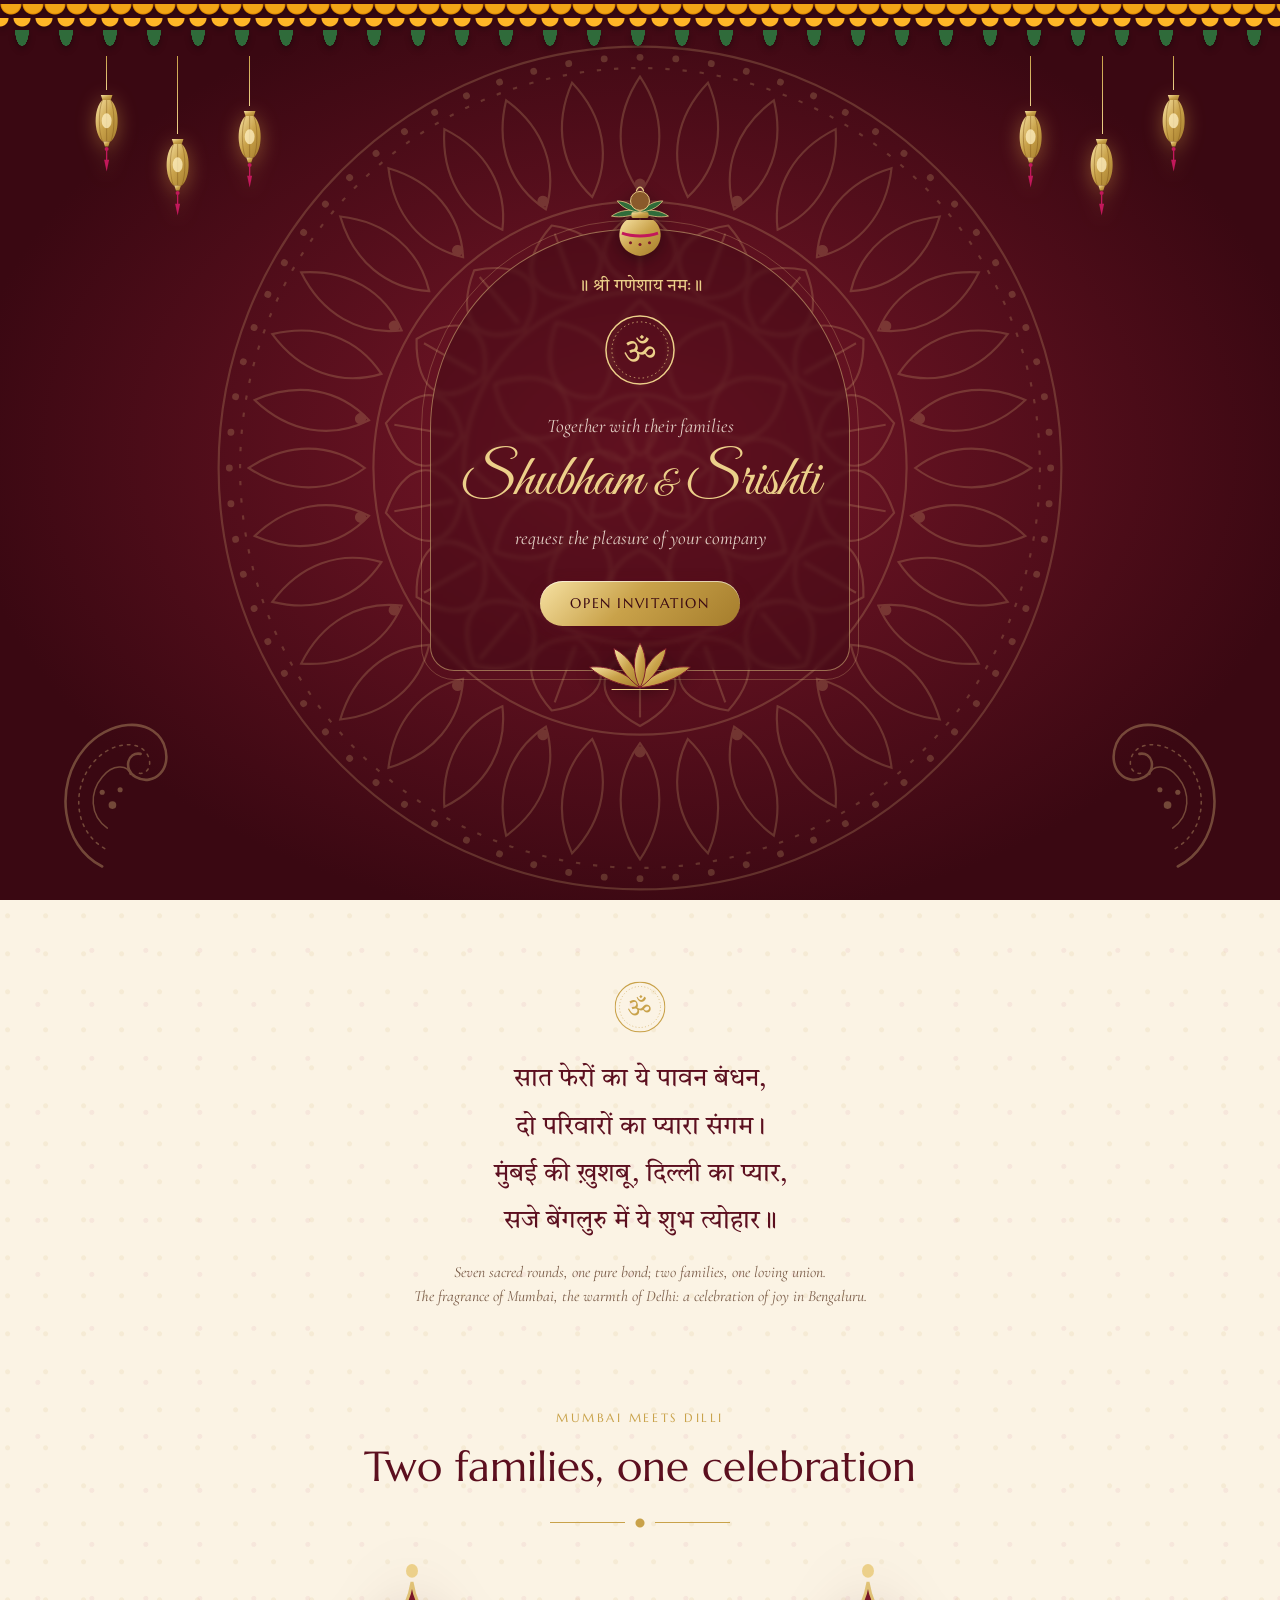
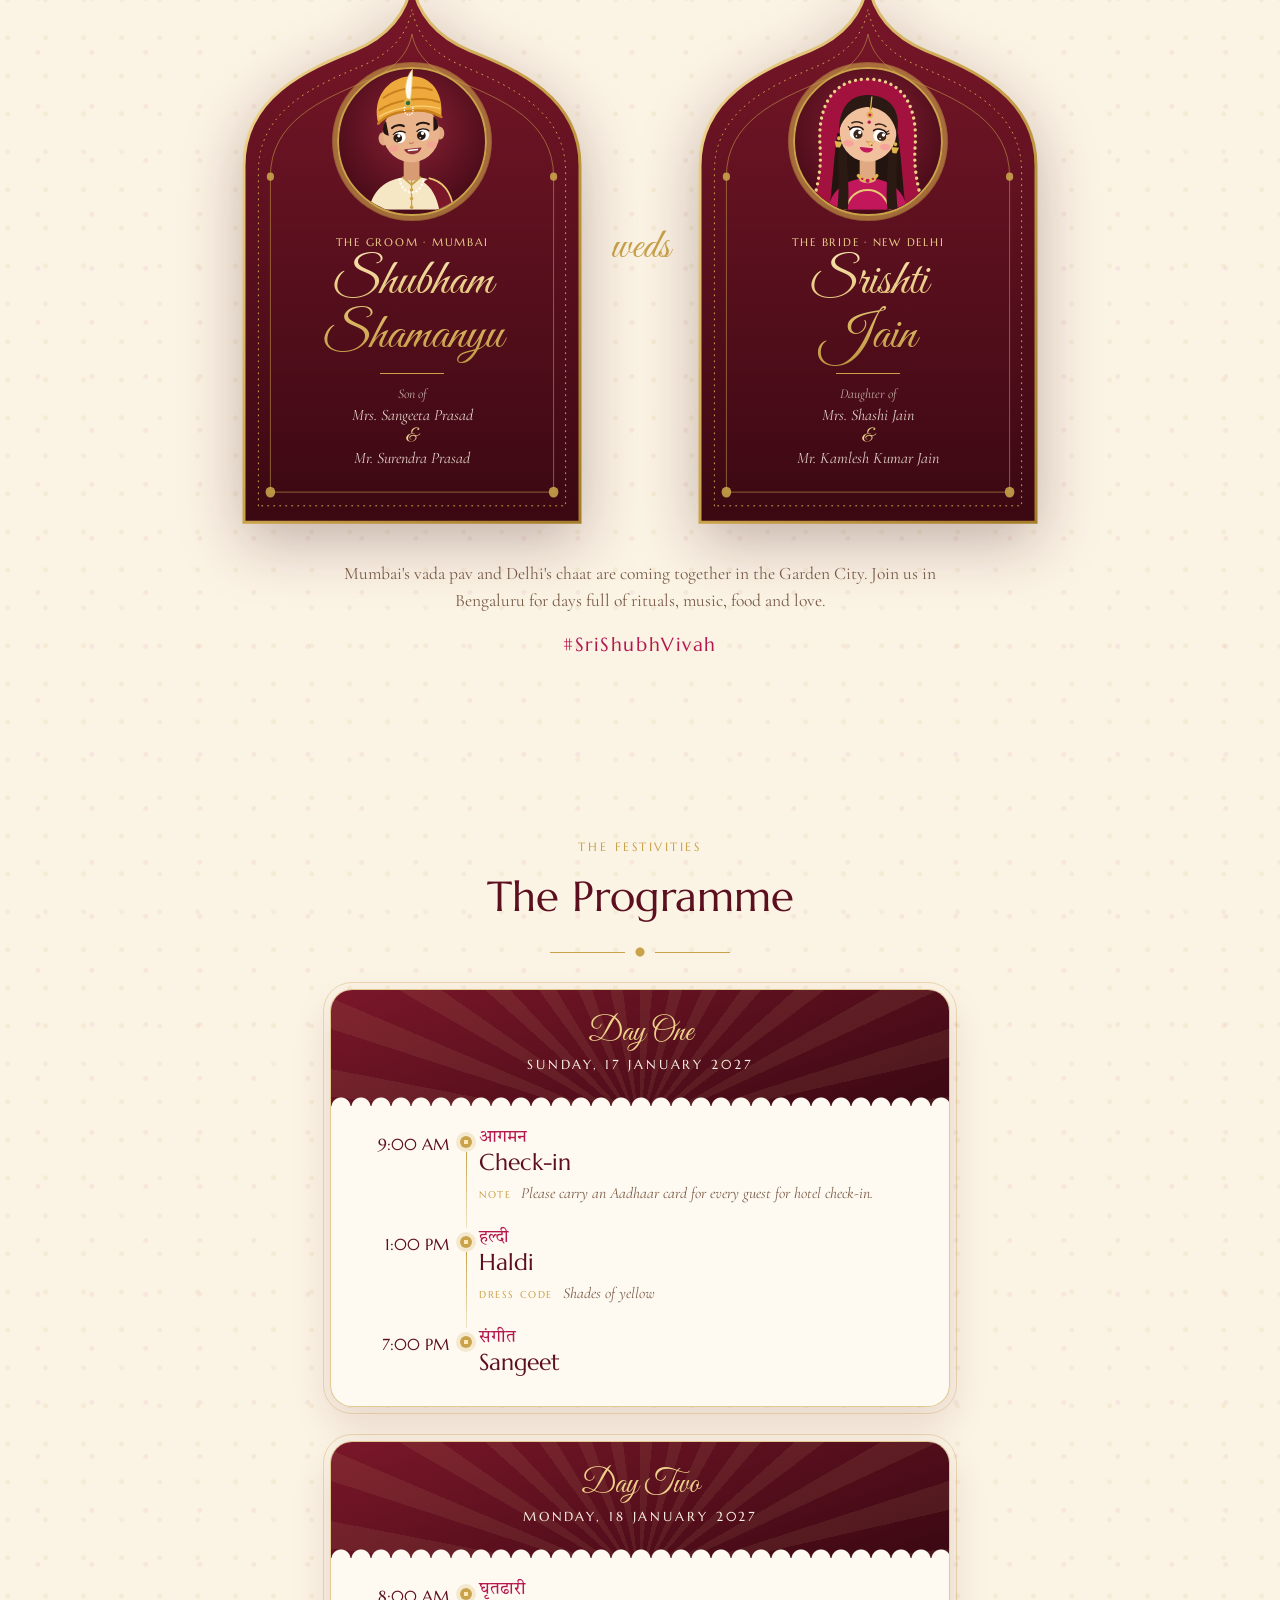
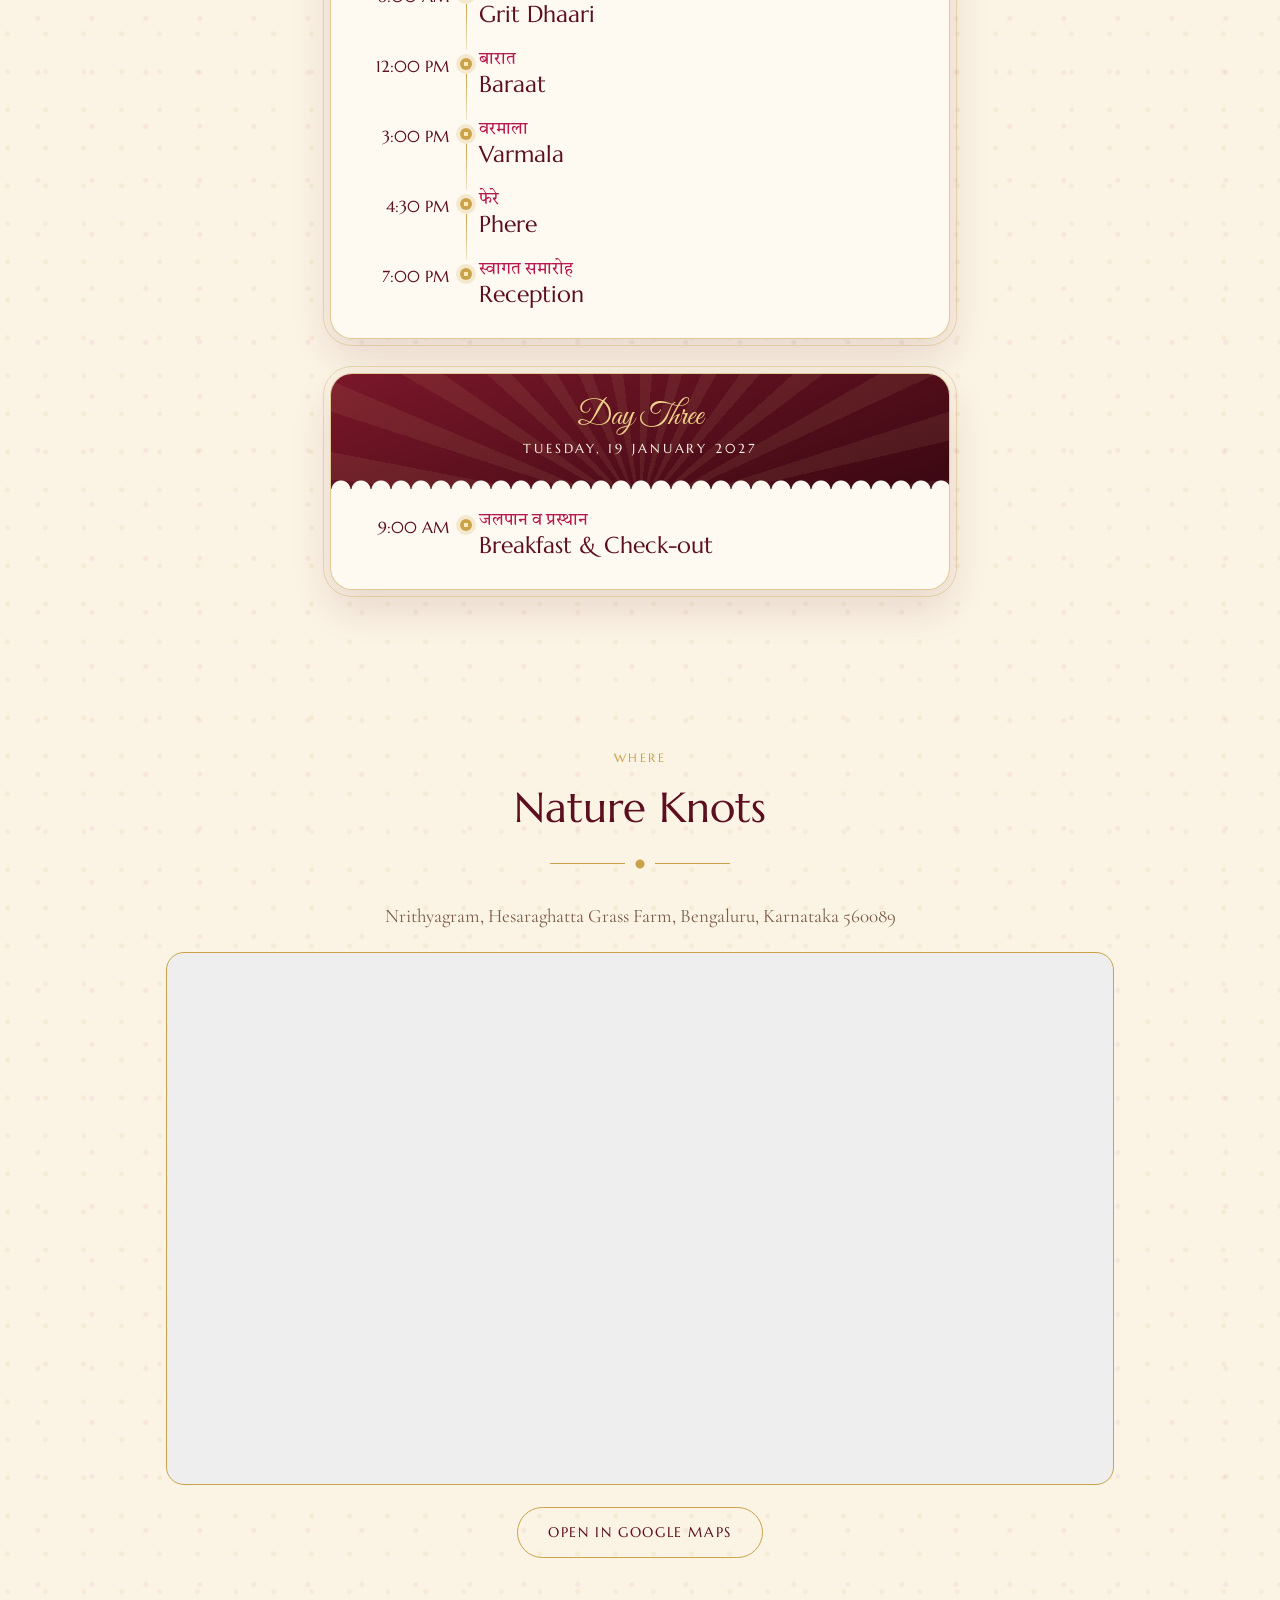
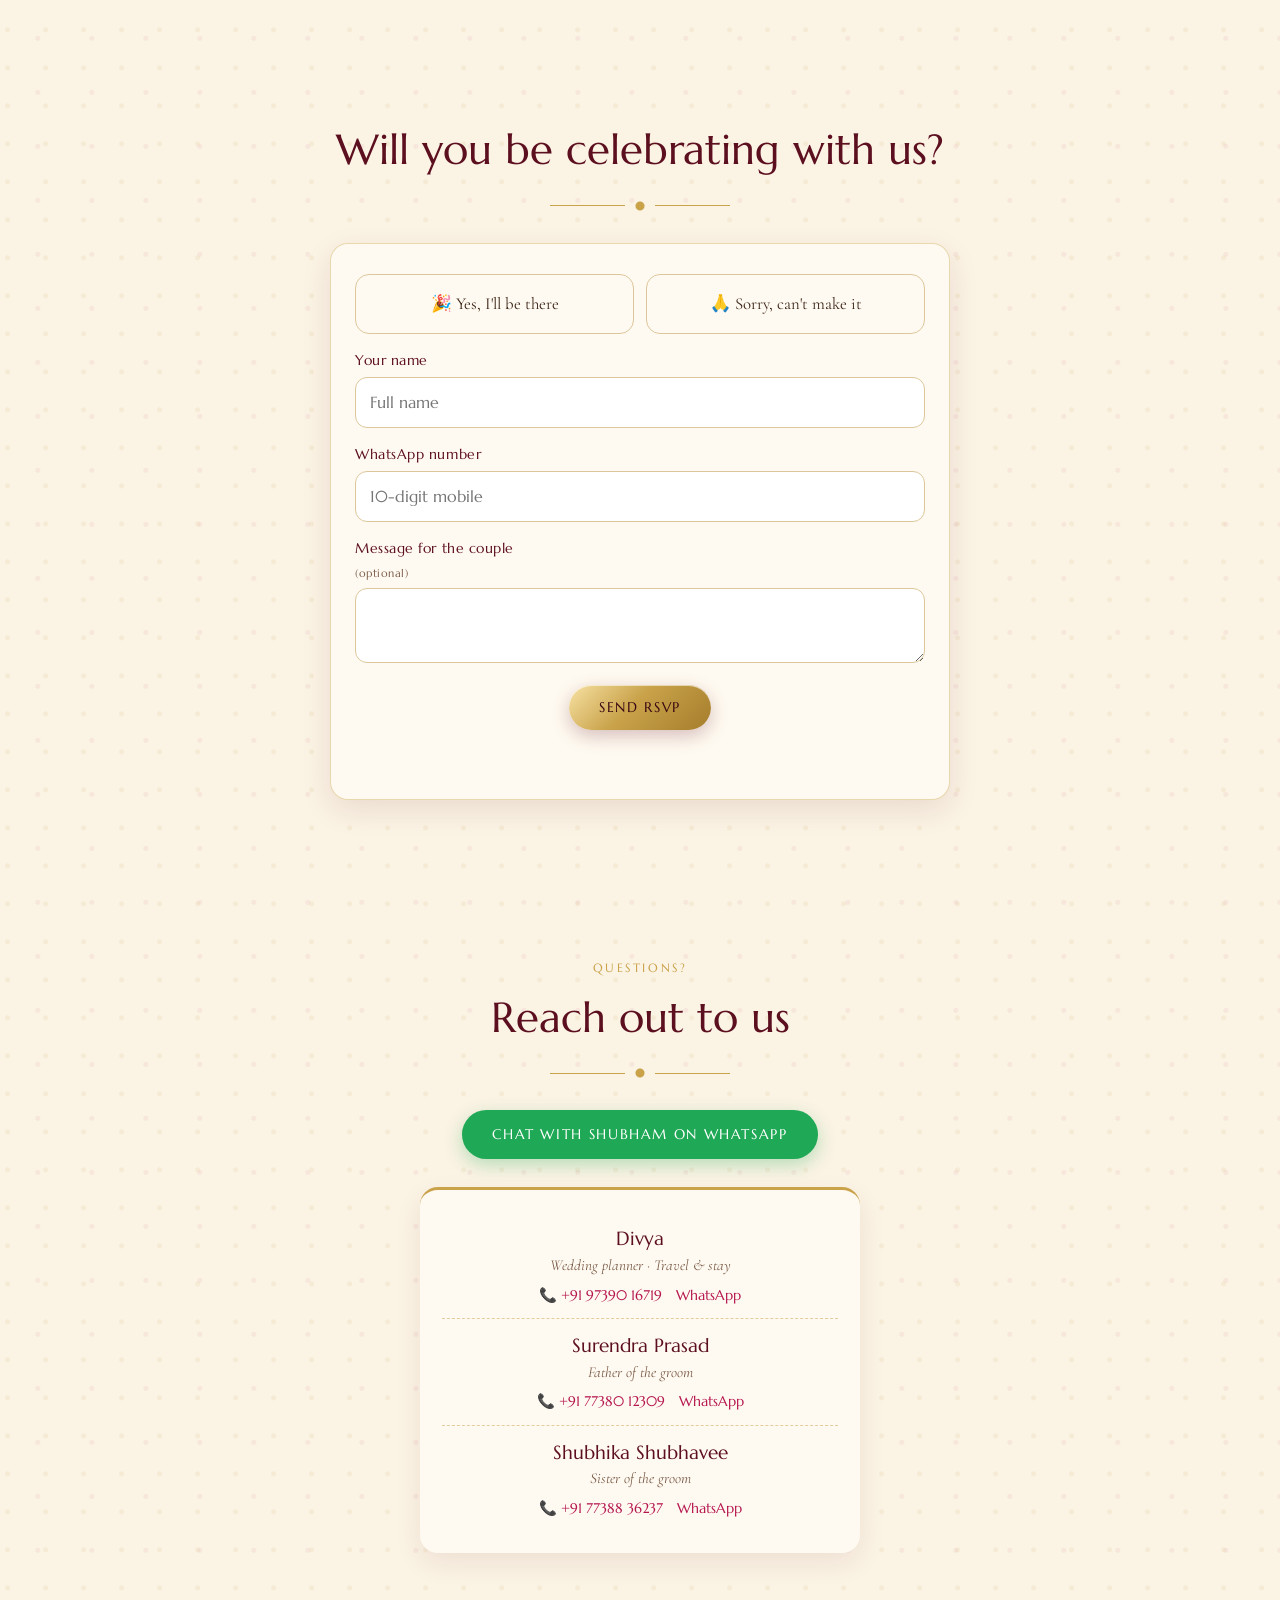
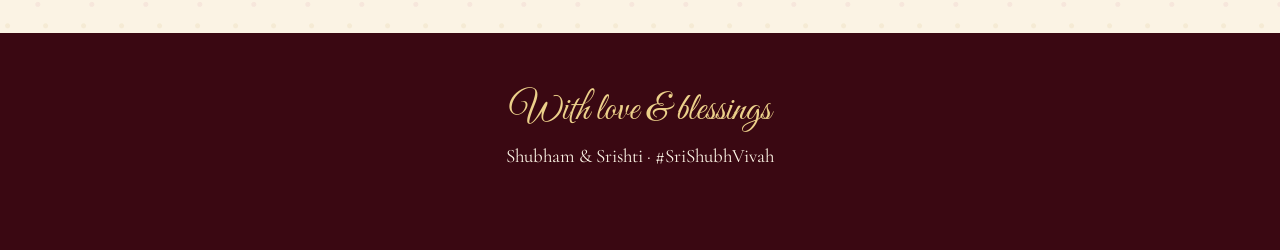
==== commit e62c41e4: "Groom's side: Shubham named first, groom's card and Mumbai first Co-Authored-By: Claude <noreply@ant" ====
--- a/index.html
+++ b/index.html
@@ -7,13 +7,13 @@
   <meta name="description" content="You are invited to celebrate our wedding in Bengaluru." />
   <!-- Link preview when shared on WhatsApp -->
   <meta property="og:title" content="You're invited to our wedding" />
-  <meta property="og:description" content="Delhi ❤ Mumbai · Bengaluru · Tap to open your invitation" />
+  <meta property="og:description" content="Mumbai ❤ Delhi · Bengaluru · Tap to open your invitation" />
   <meta property="og:image" content="assets/preview.jpg" />
   <meta name="theme-color" content="#5c0f1f" />
   <link rel="preconnect" href="https://fonts.googleapis.com" />
   <link rel="preconnect" href="https://fonts.gstatic.com" crossorigin />
   <link href="https://fonts.googleapis.com/css2?family=Cormorant+Garamond:ital,wght@0,400;0,600;1,400&family=Great+Vibes&family=Marcellus&family=Tiro+Devanagari+Hindi&display=swap" rel="stylesheet" />
-  <link rel="stylesheet" href="styles.css?v=202611201921" />
+  <link rel="stylesheet" href="styles.css?v=202611202007" />
 </head>
 <body>
 
@@ -38,7 +38,7 @@
       <p class="invocation" data-bind="invocation"></p>
       <svg class="ganesh" viewBox="0 0 100 100" aria-hidden="true"><use href="#om" /></svg>
       <p class="intro-small">Together with their families</p>
-      <h1 class="intro-names"><span data-bind="bride.name"></span> <span class="amp">&amp;</span> <span data-bind="groom.name"></span></h1>
+      <h1 class="intro-names"><span data-bind="first.name"></span> <span class="amp">&amp;</span> <span data-bind="second.name"></span></h1>
       <p class="intro-small">request the pleasure of your company</p>
       <button id="openInvite" class="btn btn-gold">Open Invitation</button>
       <svg class="lotus" viewBox="0 0 120 56" aria-hidden="true"><use href="#lotus" /></svg>
@@ -74,9 +74,9 @@
       <p class="invocation">॥ श्री शुभ विवाह ॥</p>
       <p class="eyebrow">The wedding of</p>
       <h1 class="names">
-        <span data-bind="bride.name"></span>
+        <span data-bind="first.name"></span>
         <span class="amp">&amp;</span>
-        <span data-bind="groom.name"></span>
+        <span data-bind="second.name"></span>
       </h1>
       <p class="date" data-bind="displayDate"></p>
       <p class="place">Bengaluru</p>
@@ -86,13 +86,9 @@
         <div><b id="cd-m">--</b><span>Mins</span></div>
         <div><b id="cd-s">--</b><span>Secs</span></div>
       </div>
-      <a href="#details" class="btn btn-gold">View the Celebrations</a>
+      <a href="#details" class="btn btn-gold btn-next">View the Celebrations<svg viewBox="0 0 24 24" aria-hidden="true"><path d="M6 9l6 6 6-6" fill="none" stroke="currentColor" stroke-width="2" stroke-linecap="round" stroke-linejoin="round" /></svg></a>
       <svg class="lotus" viewBox="0 0 120 56" aria-hidden="true"><use href="#lotus" /></svg>
     </div>
-    <a href="#details" class="scroll-hint" id="scrollHint" aria-label="Scroll to see the celebrations">
-      <span>Scroll to explore</span>
-      <svg viewBox="0 0 24 24" aria-hidden="true"><path d="M6 9l6 6 6-6" fill="none" stroke="currentColor" stroke-width="1.5" stroke-linecap="round" stroke-linejoin="round" /></svg>
-    </a>
   </header>
 
   <main>
@@ -102,16 +98,16 @@
       <p class="poem-hi">
         सात फेरों का ये पावन बंधन,<br />
         दो परिवारों का प्यारा संगम।<br />
-        दिल्ली की ख़ुशबू, मुंबई का प्यार,<br />
+        <span data-groom="मुंबई की ख़ुशबू, दिल्ली का प्यार,">दिल्ली की ख़ुशबू, मुंबई का प्यार,</span><br />
         सजे बेंगलुरु में ये शुभ त्योहार॥
       </p>
       <p class="poem-en">Seven sacred rounds, one pure bond; two families, one loving union.<br />
-        The fragrance of Delhi, the warmth of Mumbai: a celebration of joy in Bengaluru.</p>
+        <span data-groom="The fragrance of Mumbai, the warmth of Delhi: a celebration of joy in Bengaluru.">The fragrance of Delhi, the warmth of Mumbai: a celebration of joy in Bengaluru.</span></p>
     </section>
 
     <!-- ===== Families ===== -->
     <section class="section families">
-      <p class="eyebrow">Dilli meets Mumbai</p>
+      <p class="eyebrow" data-groom="Mumbai meets Dilli">Dilli meets Mumbai</p>
       <h2>Two families, one celebration</h2>
       <div class="divider" aria-hidden="true"></div>
       <div class="family-grid">
@@ -136,7 +132,7 @@
         </article>
       </div>
       <p class="blurb">
-        Delhi's chaat and Mumbai's vada pav are coming together in the Garden City.
+        <span data-groom="Mumbai's vada pav and Delhi's chaat are coming together in the Garden City.">Delhi's chaat and Mumbai's vada pav are coming together in the Garden City.</span>
         <span data-bind="joinUs"></span>
       </p>
       <p class="hashtag" data-bind="hashtag"></p>
@@ -225,7 +221,7 @@
 
   <footer class="footer">
     <p class="script-line">With love &amp; blessings</p>
-    <p><span data-bind="bride.name"></span> &amp; <span data-bind="groom.name"></span> · <span data-bind="hashtag"></span></p>
+    <p><span data-bind="first.name"></span> &amp; <span data-bind="second.name"></span> · <span data-bind="hashtag"></span></p>
   </footer>
 
   <!-- Shared SVG symbols -->
@@ -395,7 +391,7 @@
     </symbol>
   </svg>
 
-  <script src="config.js?v=202611201921"></script>
-  <script src="script.js?v=202611201921"></script>
+  <script src="config.js?v=202611202007"></script>
+  <script src="script.js?v=202611202007"></script>
 </body>
 </html>
--- a/styles.css
+++ b/styles.css
@@ -123,14 +123,9 @@
     linear-gradient(180deg, #4a0b18, var(--maroon) 55%, #6e1426);
   color: var(--cream); text-align: center; overflow: hidden;
 }
-.scroll-hint {
-  position: absolute; left: 50%; bottom: 14px; translate: -50% 0; z-index: 2; display: grid; justify-items: center; gap: 2px;
-  color: var(--gold-light); text-decoration: none; font-family: var(--display); font-size: .62rem; letter-spacing: .22em; text-transform: uppercase;
-  opacity: .85; transition: opacity .6s;
-}
-.scroll-hint svg { width: 22px; height: 22px; animation: nudge 2.4s ease-in-out infinite; }
-.scroll-hint.gone { opacity: 0; pointer-events: none; }
-@keyframes nudge { 0%, 100% { transform: translateY(0); opacity: .6; } 50% { transform: translateY(6px); opacity: 1; } }
+.btn-next { display: inline-flex; align-items: center; gap: 8px; }
+.btn-next svg { width: 16px; height: 16px; animation: nudge 2.4s ease-in-out infinite; }
+@keyframes nudge { 0%, 60%, 100% { transform: translateY(0); } 30% { transform: translateY(4px); } }
 .mandala {
   position: absolute; width: min(860px, 170vw); aspect-ratio: 1; left: 50%; top: 52%; translate: -50% -50%;
   color: #ecd08a; opacity: .2; animation: spin 240s linear infinite; pointer-events: none;
@@ -208,7 +203,12 @@
 .family-card .parents .rel { font-size: .85em; opacity: .8; margin-bottom: 2px; }
 .family-card .parents .amp { font-family: var(--script); color: var(--gold-light); font-size: 1.2em; line-height: 1.1; font-style: normal; }
 .family-card .parents::before { content: ""; display: block; width: 18cqw; height: 1px; margin: 0 auto 3cqw; background: var(--gold); }
-.weds { font-family: var(--script); font-size: 2.6rem; color: var(--gold); padding: 0 6px; }
+.weds { font-family: var(--script); font-size: 2.6rem; color: var(--gold); padding: 0 6px; order: 2; }
+/* Bride | weds | groom, swapped on the groom's side */
+.family-card:first-of-type { order: 1; }
+.family-card:last-of-type { order: 3; }
+[data-side="groom"] .family-card:first-of-type { order: 3; }
+[data-side="groom"] .family-card:last-of-type { order: 1; }
 
 /* ---------- Poem ---------- */
 .poem { padding-bottom: 20px; }
@@ -345,9 +345,11 @@
   .arch { padding: 60px 18px 36px; }
   .lantern:nth-child(3) { display: none; }
   .lanterns { top: 50px; }
+  /* First screen a little shorter than the phone, so the cream page and Om peek in below it. */
+  .hero { min-height: calc(100svh - 84px); padding: 78px 16px 40px; }
+  .poem { padding-top: 26px; }
 }
 @media (prefers-reduced-motion: reduce) {
-  .scroll-hint svg { animation: none; }
   *, *::before, *::after { animation: none !important; transition: none !important; }
   .day, .family-card { opacity: 1; transform: none; }
 }
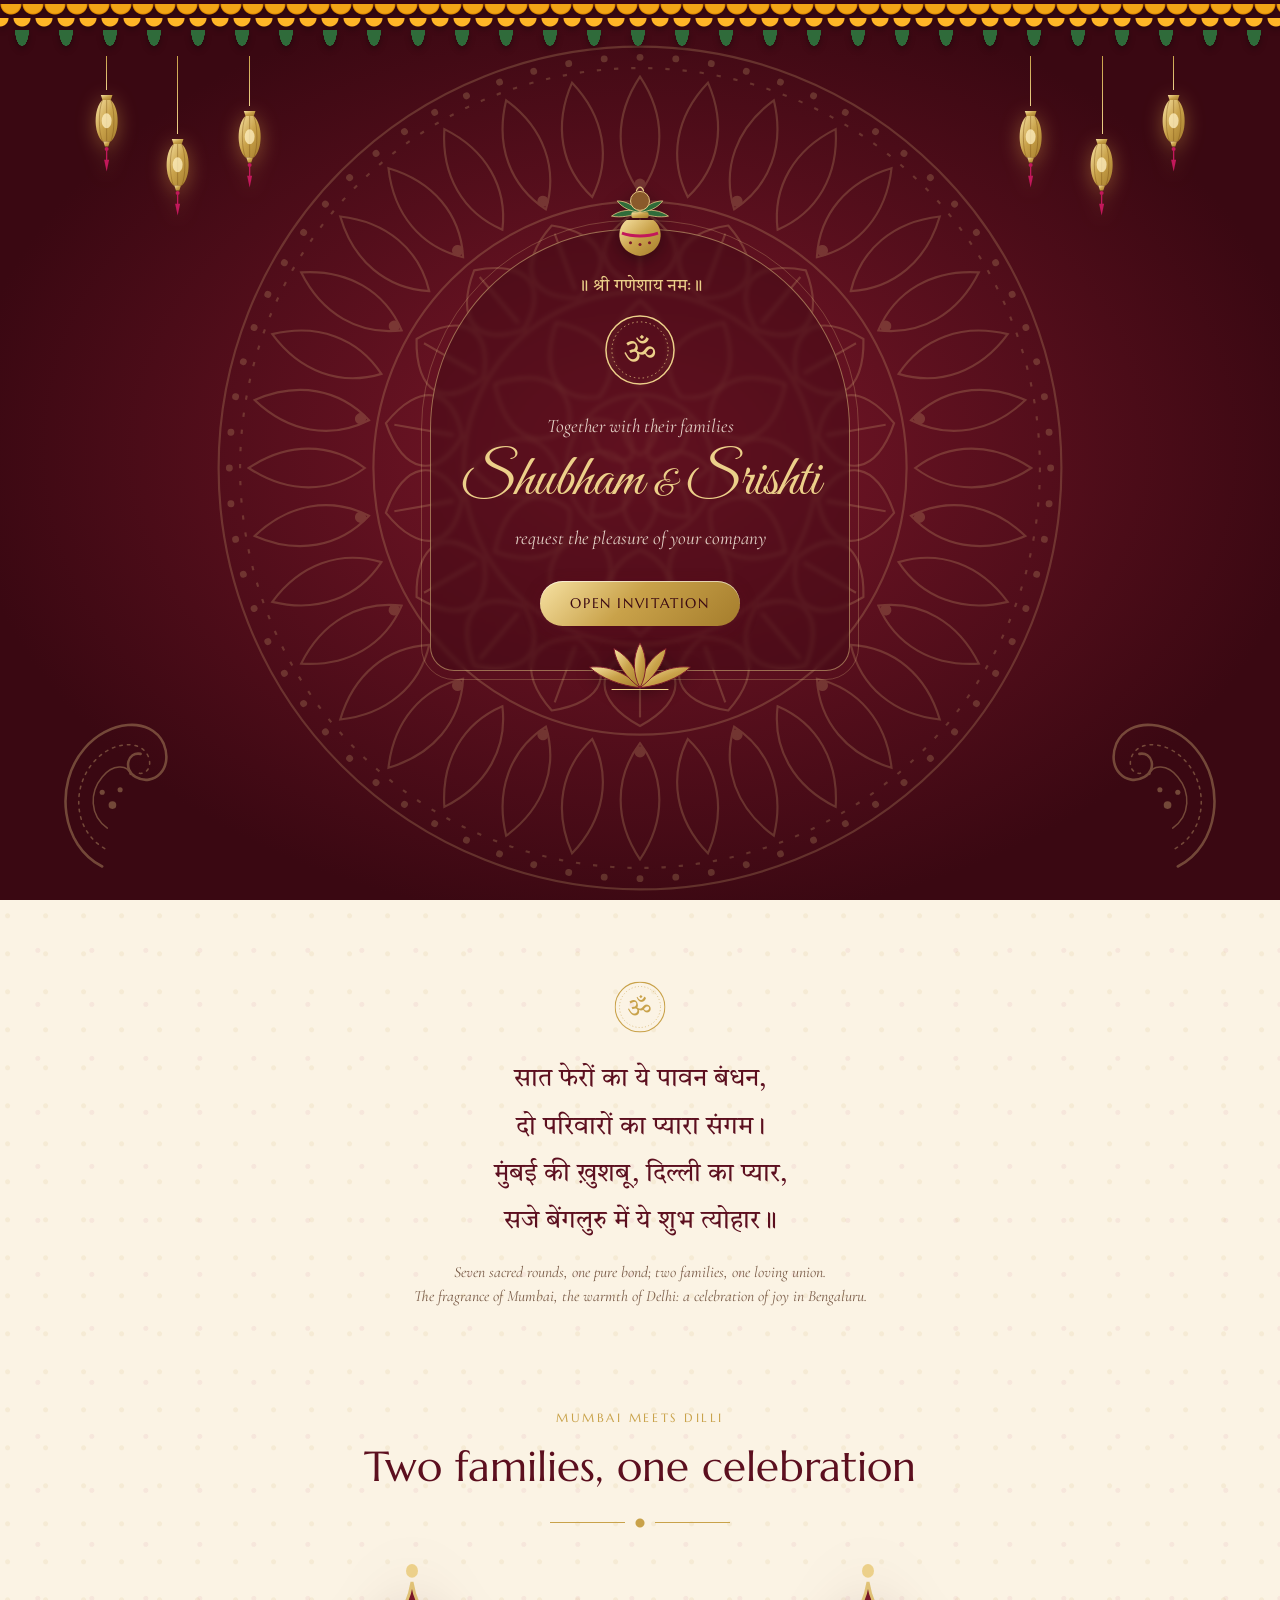
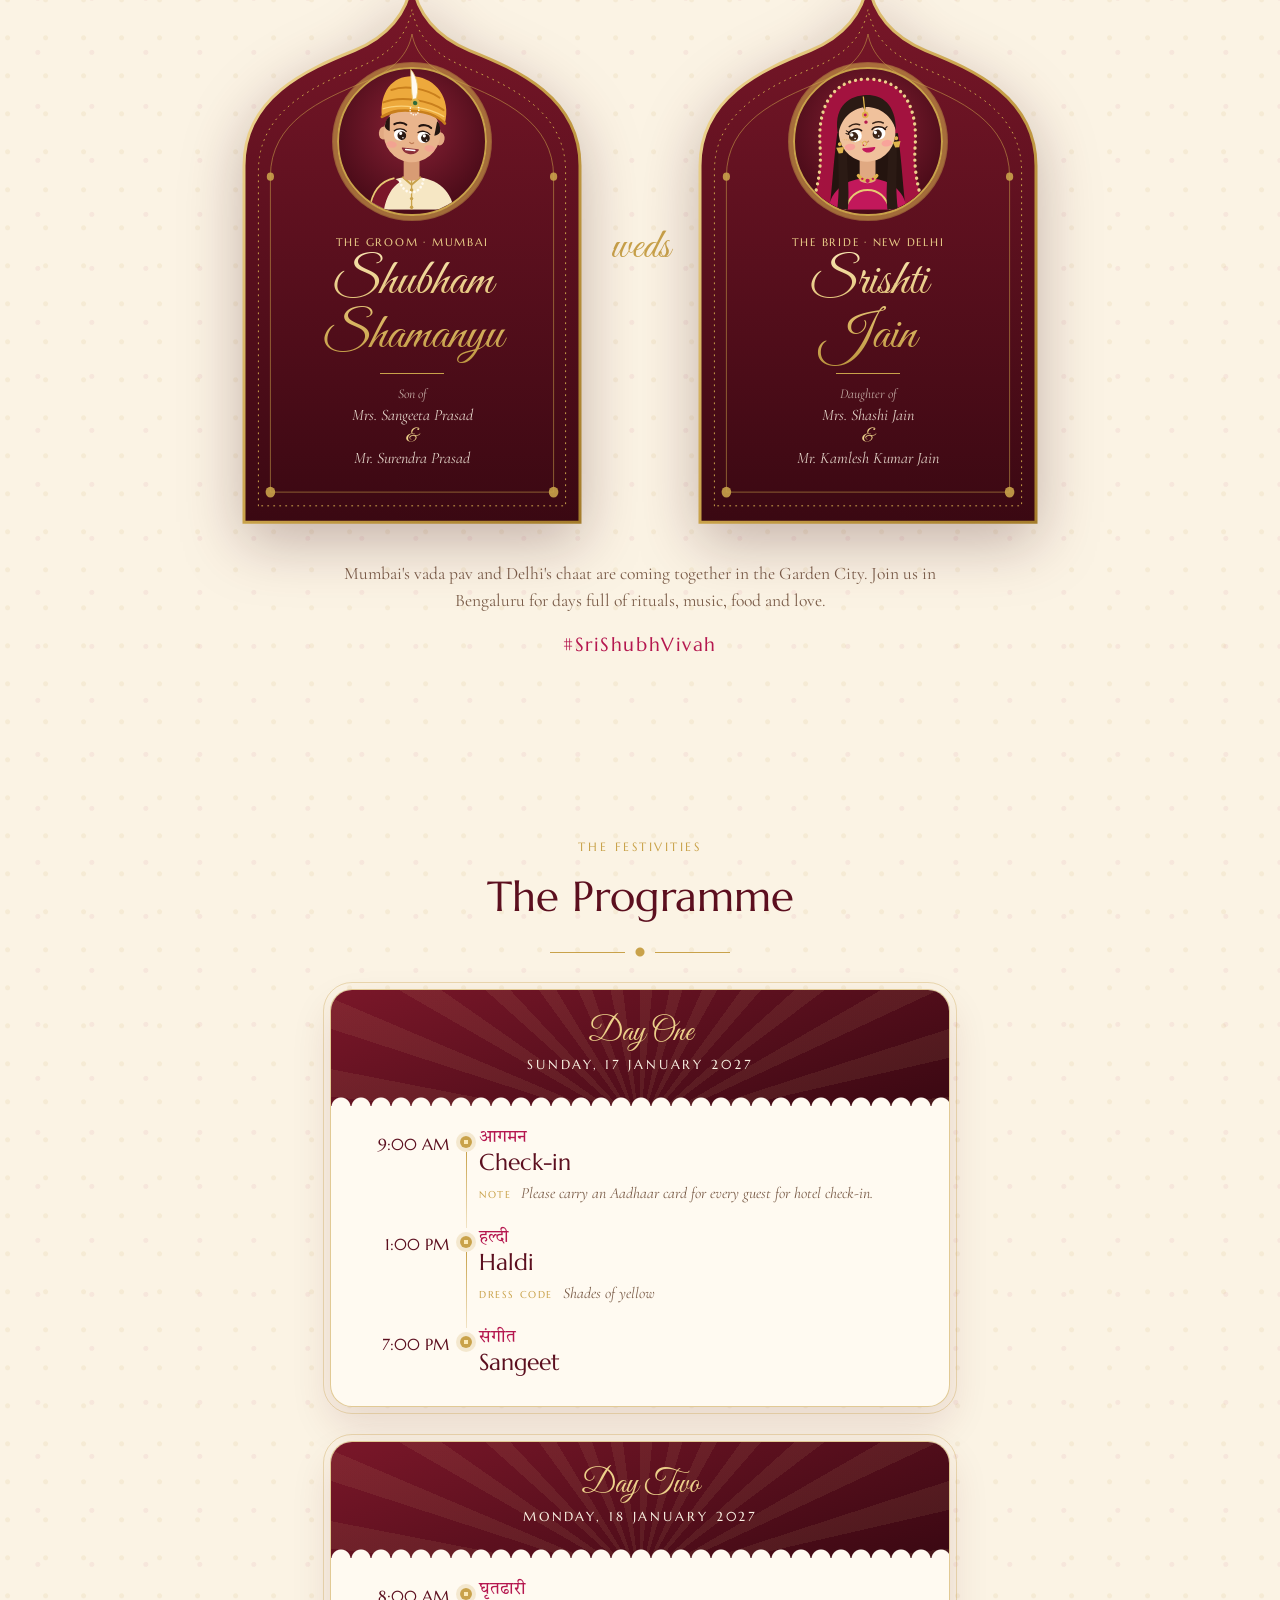
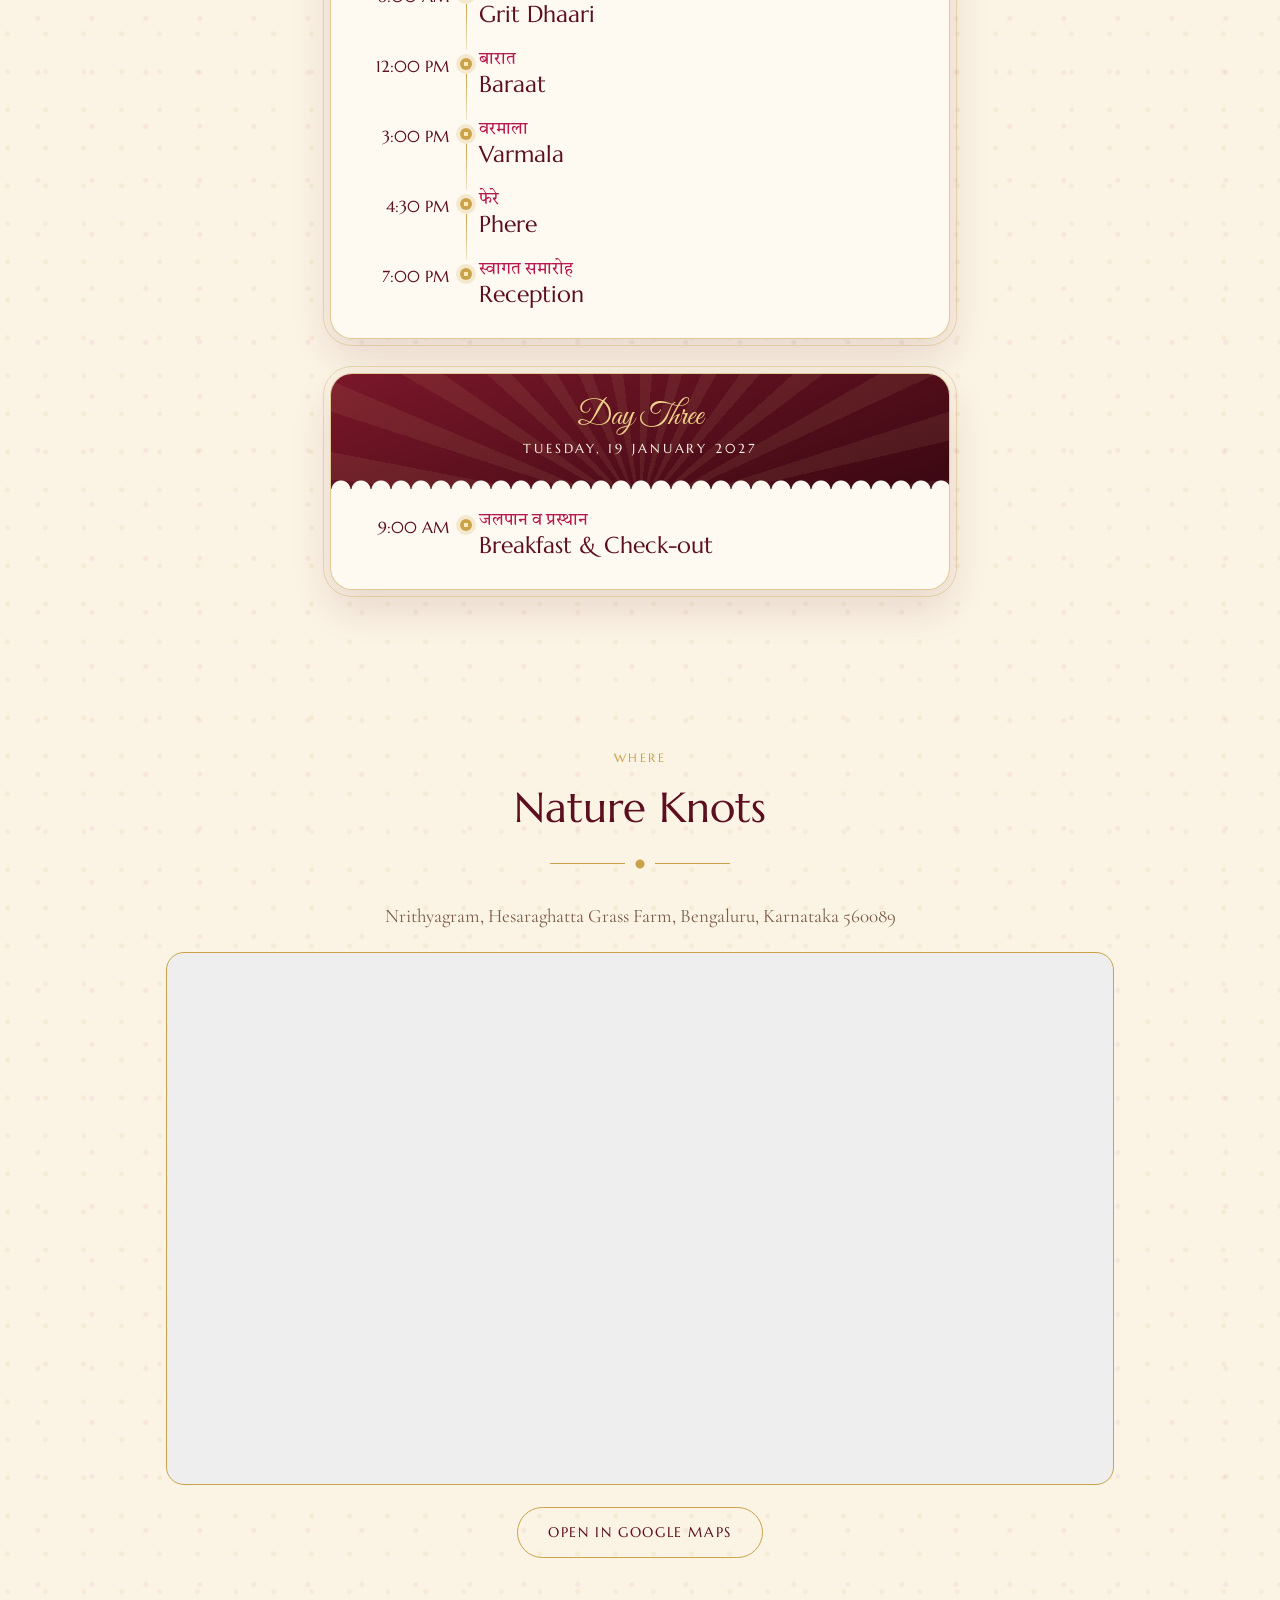
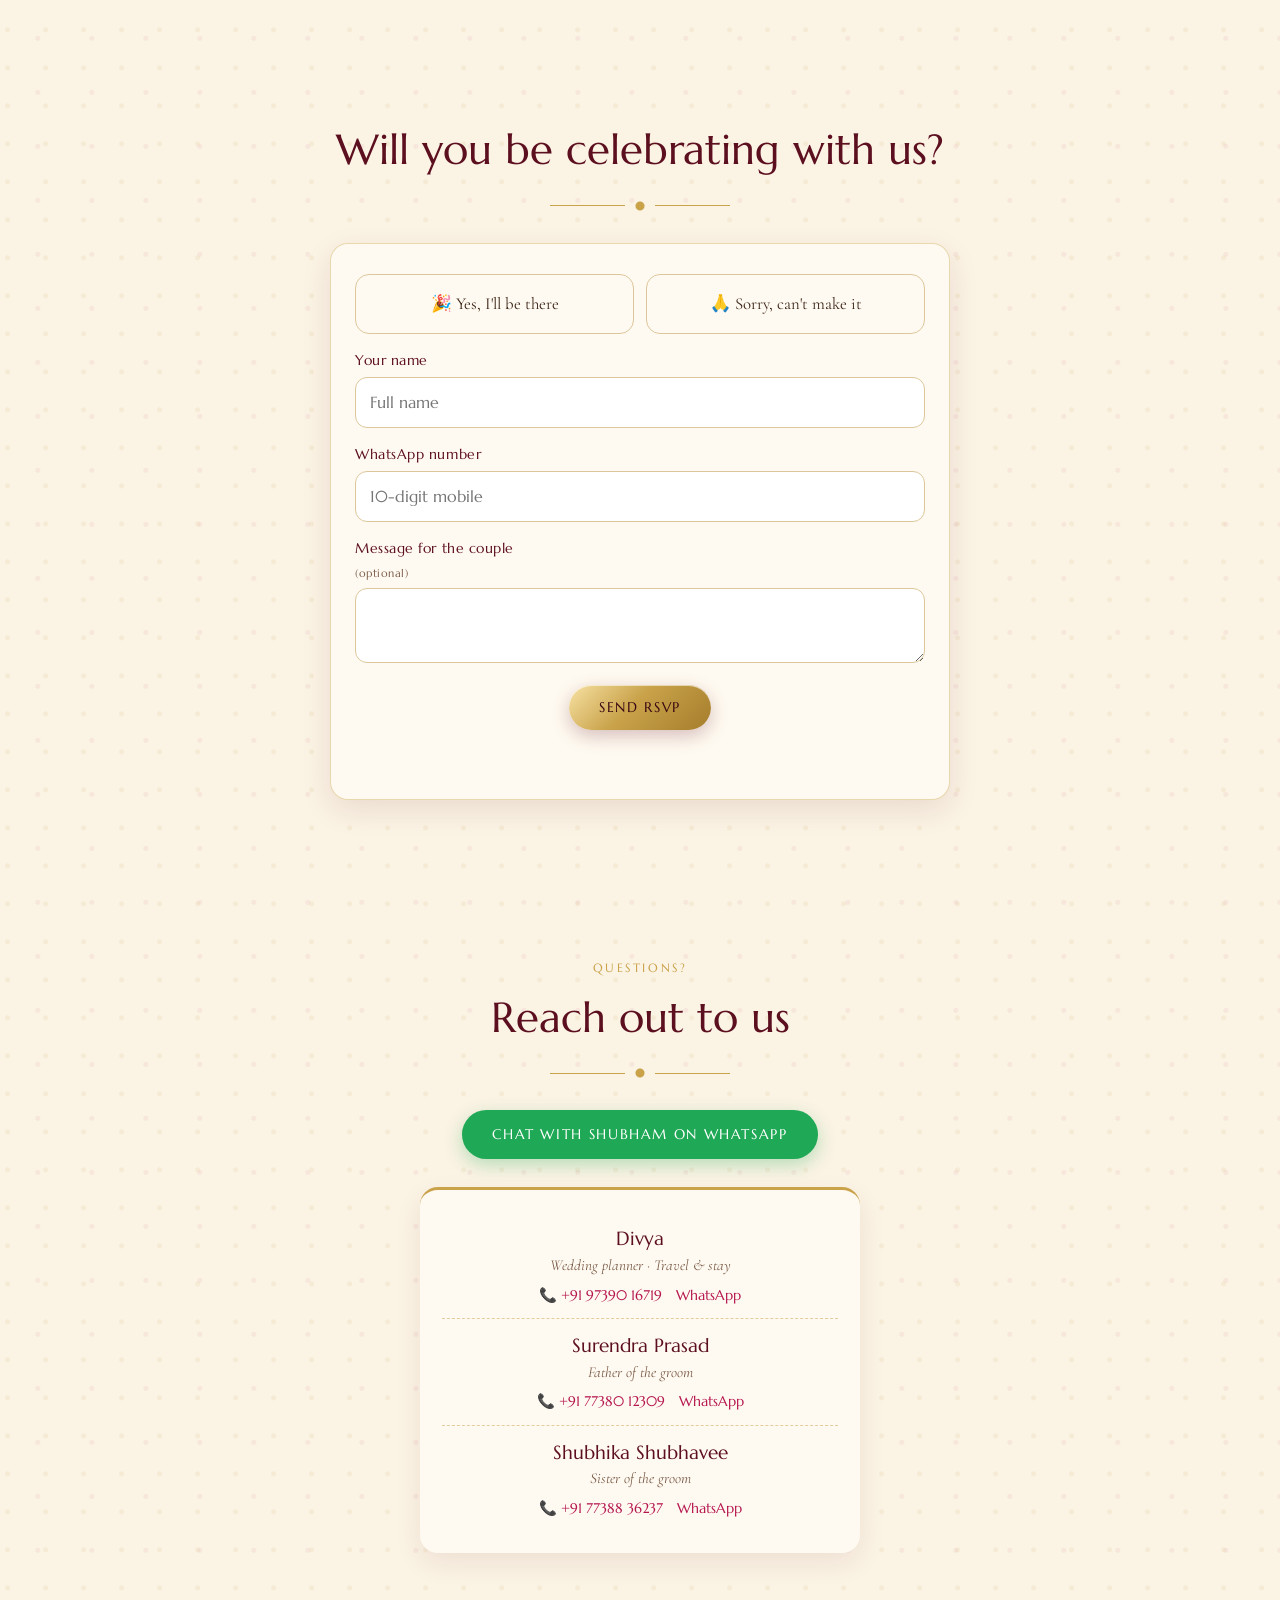
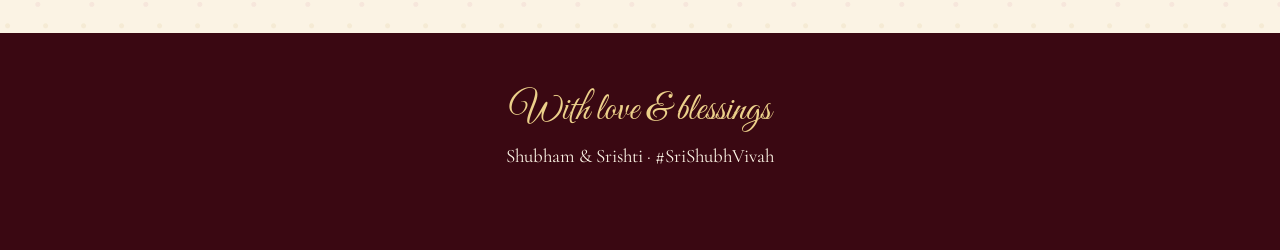
==== commit ce4da4ce: "Groom's side: mirror portraits so the couple face each other Co-Authored-By: Claude <noreply@anthrop" ====
--- a/index.html
+++ b/index.html
@@ -13,7 +13,7 @@
   <link rel="preconnect" href="https://fonts.googleapis.com" />
   <link rel="preconnect" href="https://fonts.gstatic.com" crossorigin />
   <link href="https://fonts.googleapis.com/css2?family=Cormorant+Garamond:ital,wght@0,400;0,600;1,400&family=Great+Vibes&family=Marcellus&family=Tiro+Devanagari+Hindi&display=swap" rel="stylesheet" />
-  <link rel="stylesheet" href="styles.css?v=202611202007" />
+  <link rel="stylesheet" href="styles.css?v=202611202020" />
 </head>
 <body>
 
@@ -391,7 +391,7 @@
     </symbol>
   </svg>
 
-  <script src="config.js?v=202611202007"></script>
-  <script src="script.js?v=202611202007"></script>
+  <script src="config.js?v=202611202020"></script>
+  <script src="script.js?v=202611202020"></script>
 </body>
 </html>
--- a/styles.css
+++ b/styles.css
@@ -209,6 +209,8 @@
 .family-card:last-of-type { order: 3; }
 [data-side="groom"] .family-card:first-of-type { order: 3; }
 [data-side="groom"] .family-card:last-of-type { order: 1; }
+/* …and mirror the portraits so the couple still face each other */
+[data-side="groom"] .family-card .portrait svg { transform: scaleX(-1); }
 
 /* ---------- Poem ---------- */
 .poem { padding-bottom: 20px; }
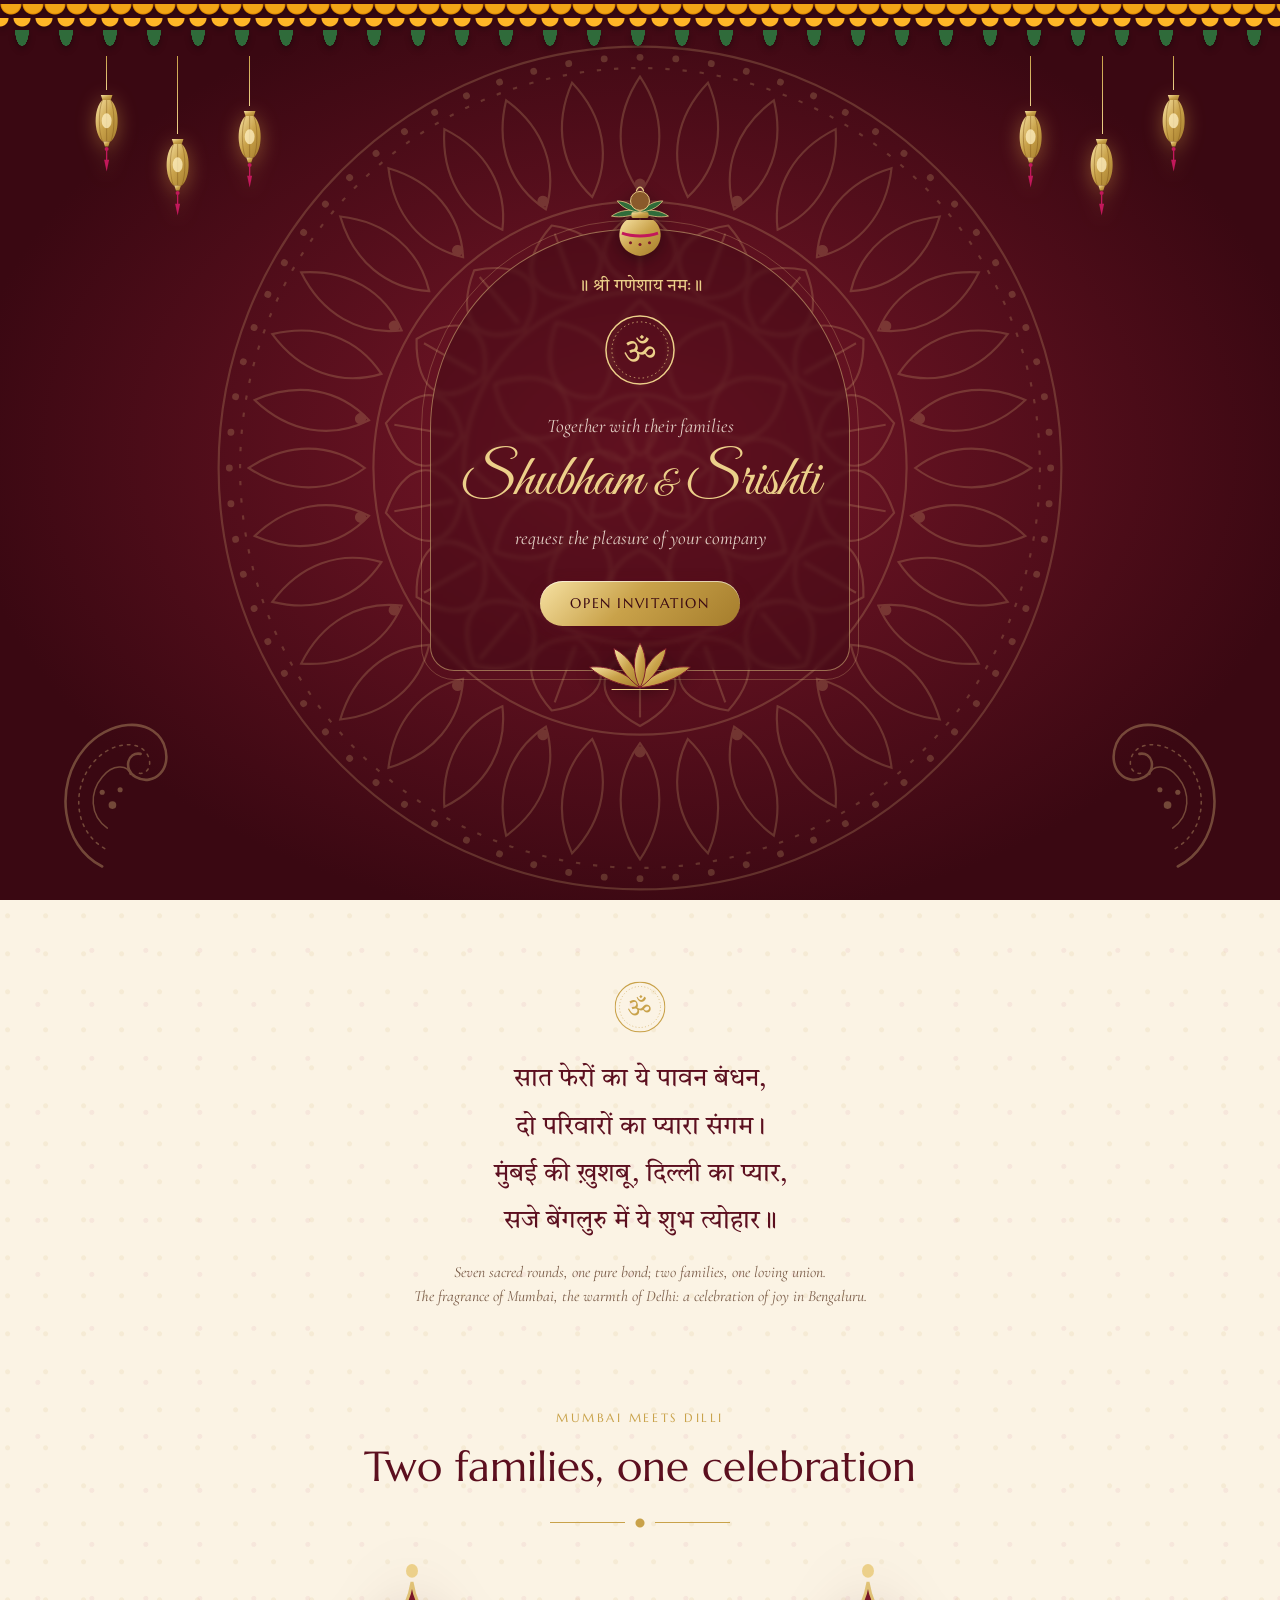
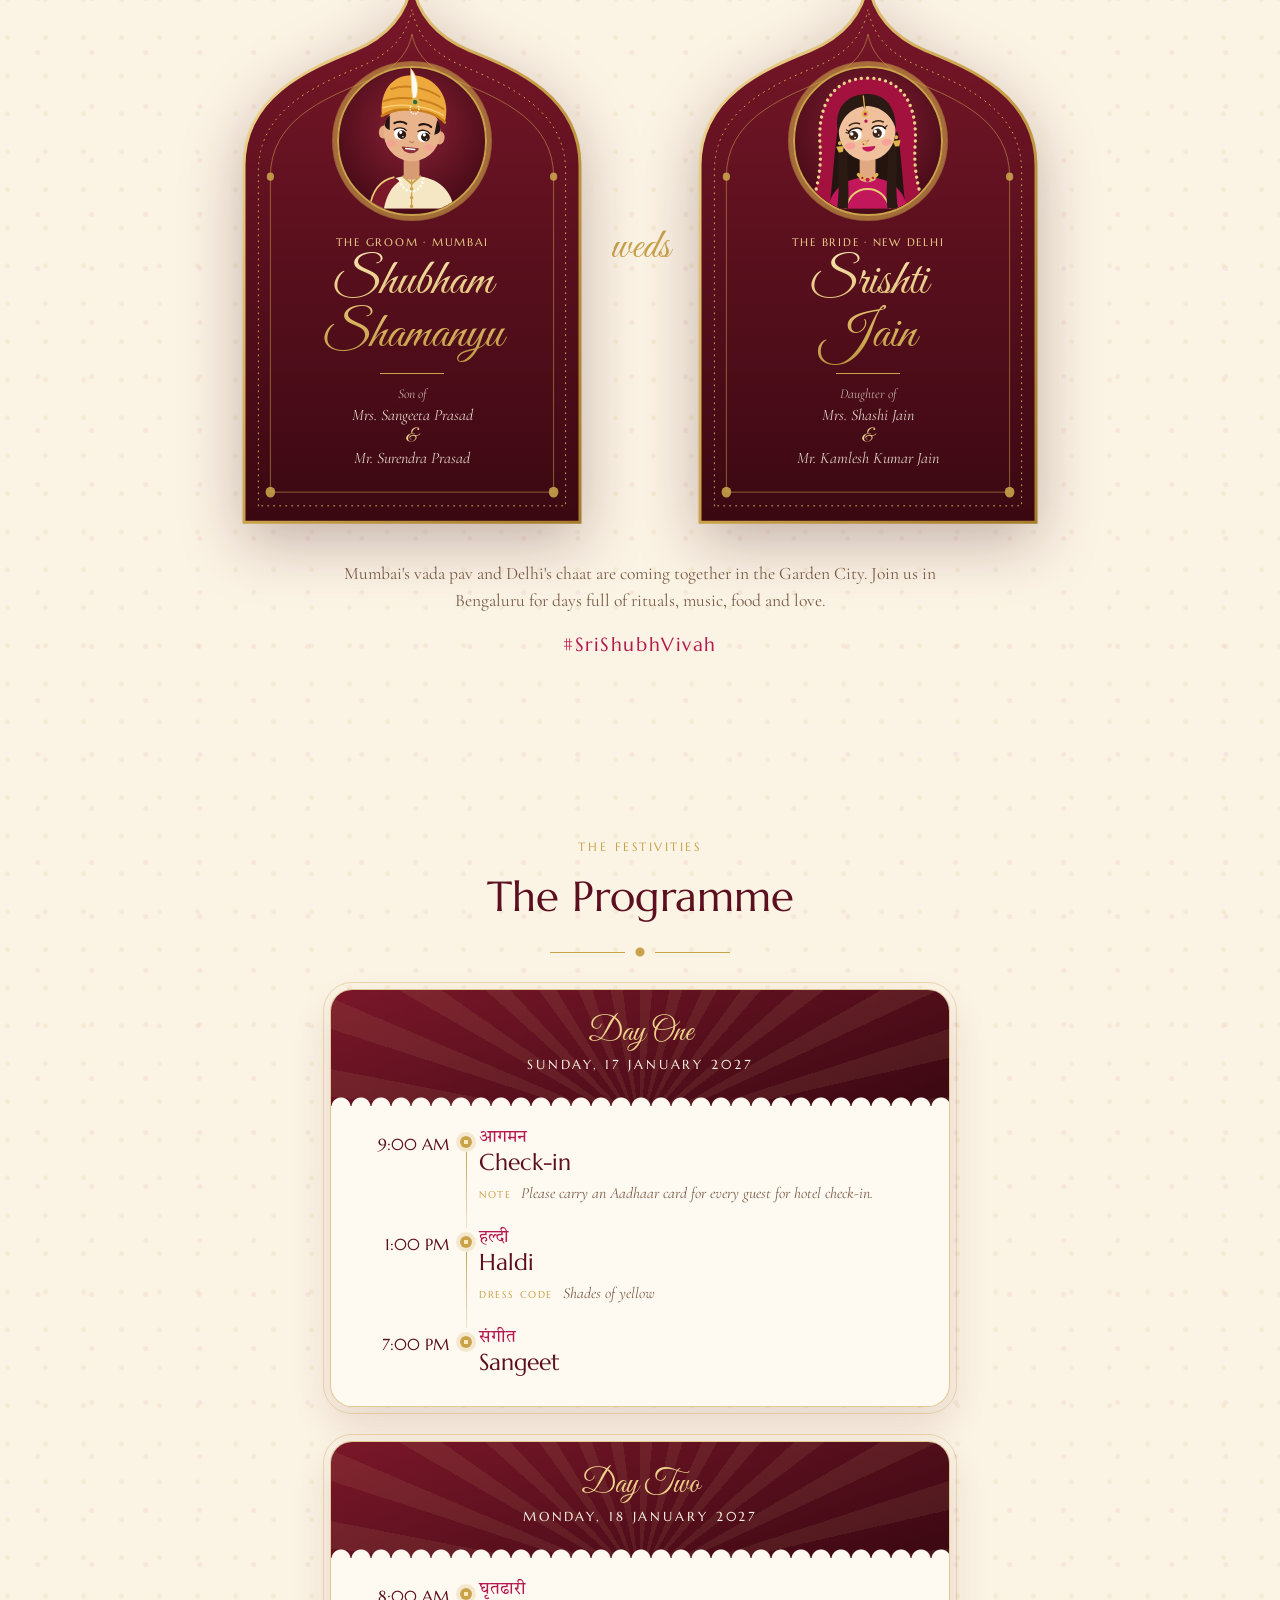
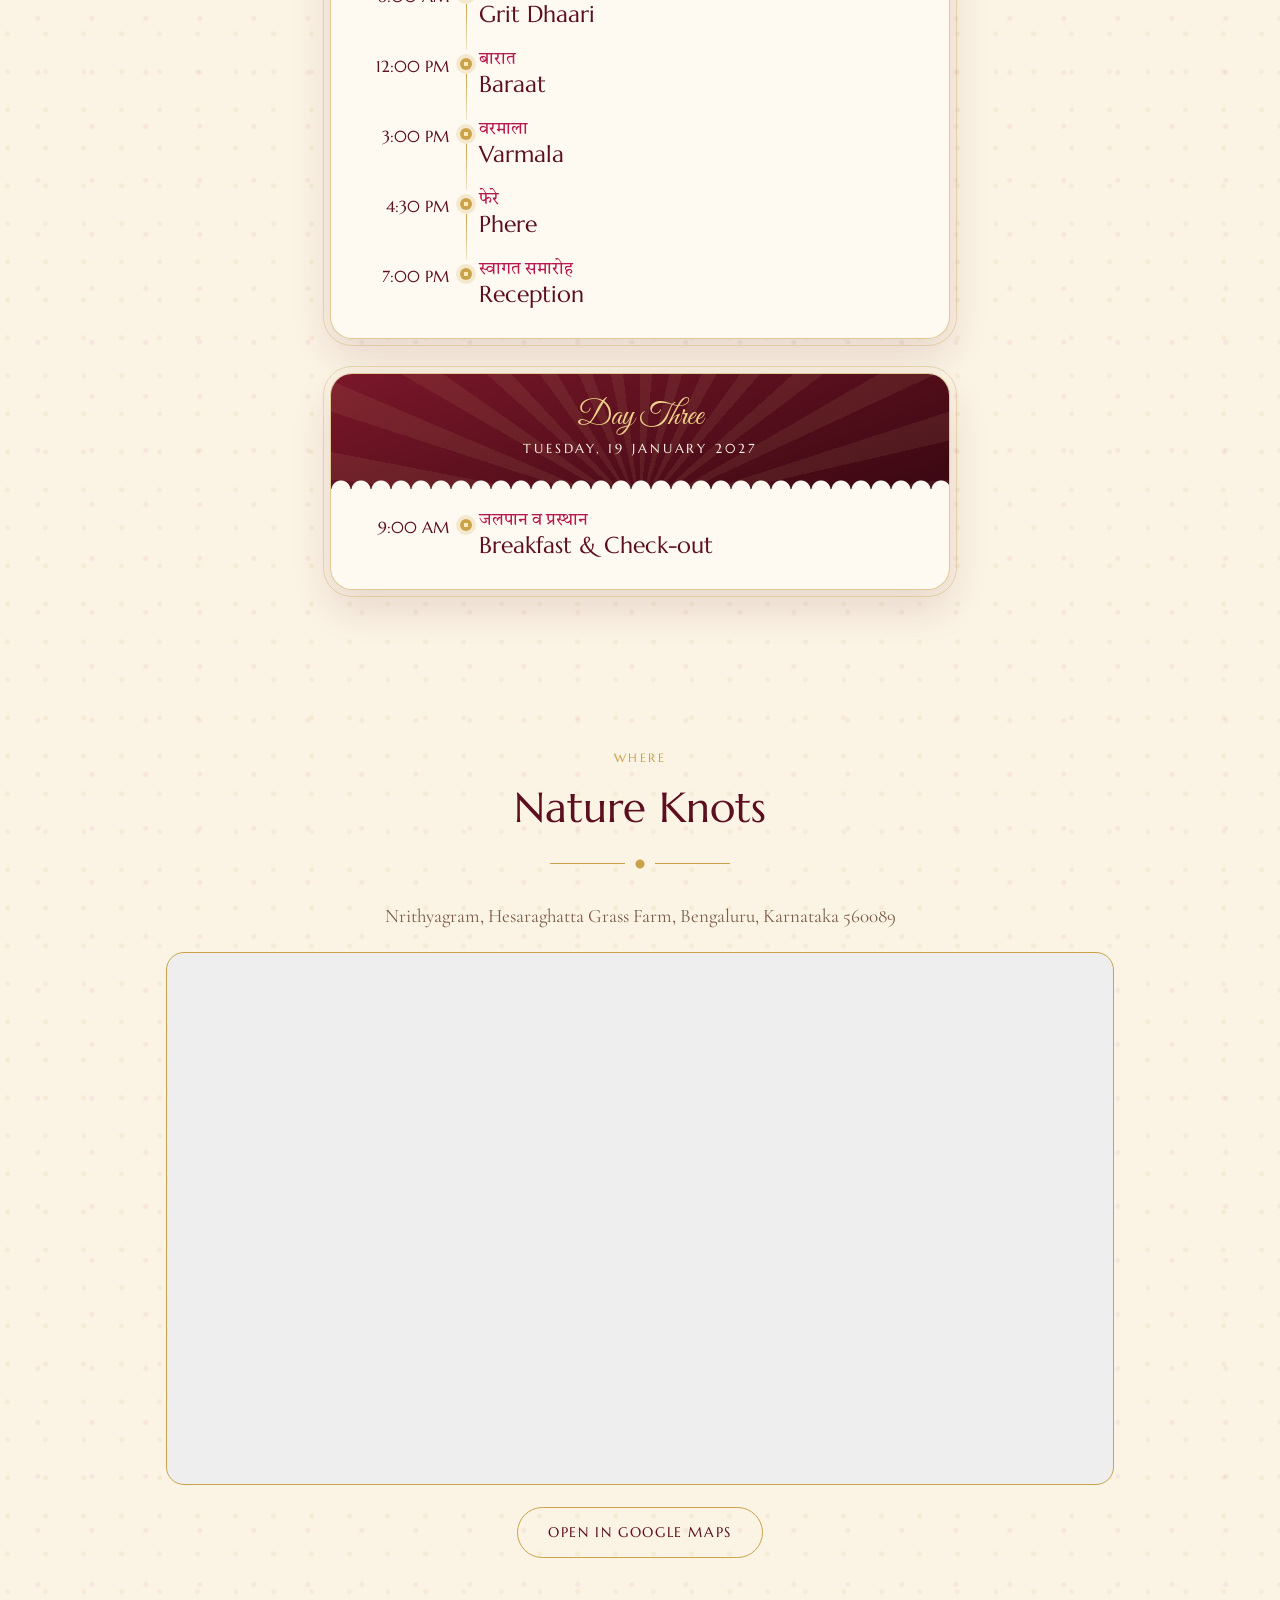
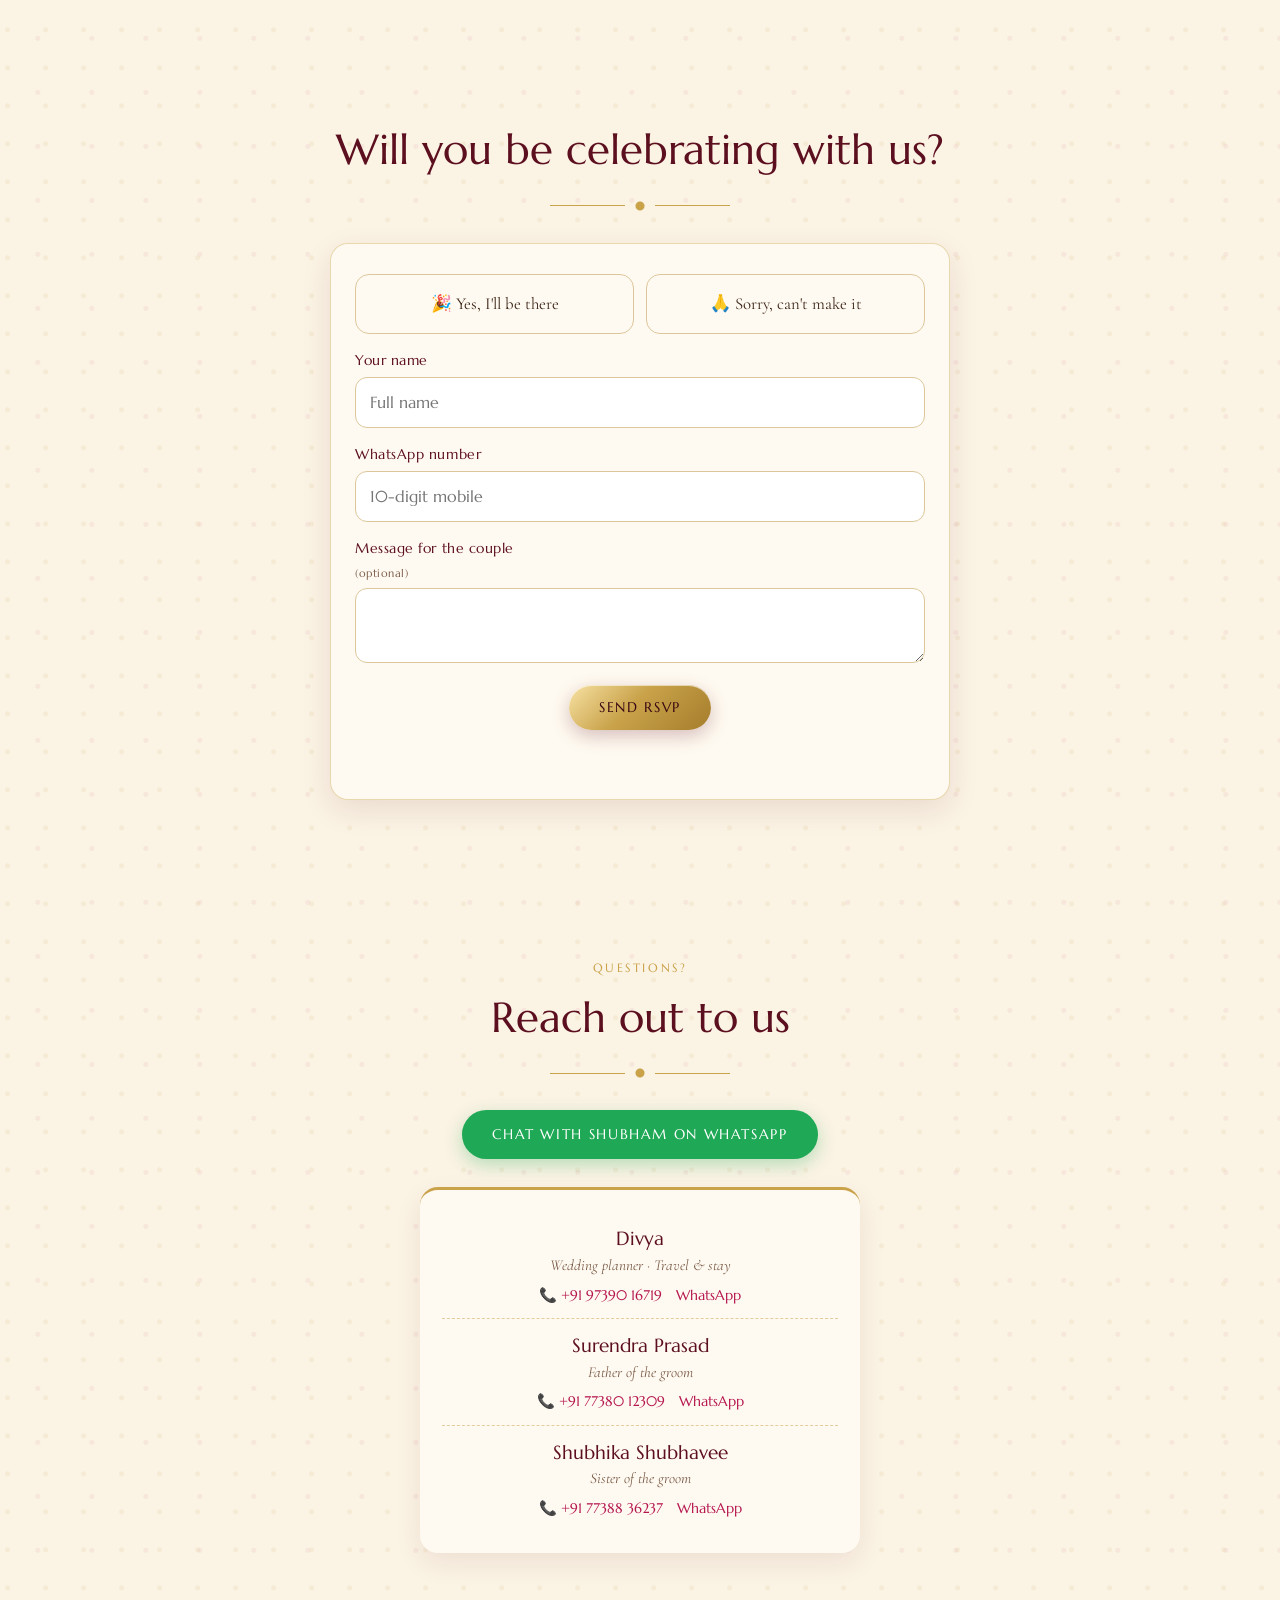
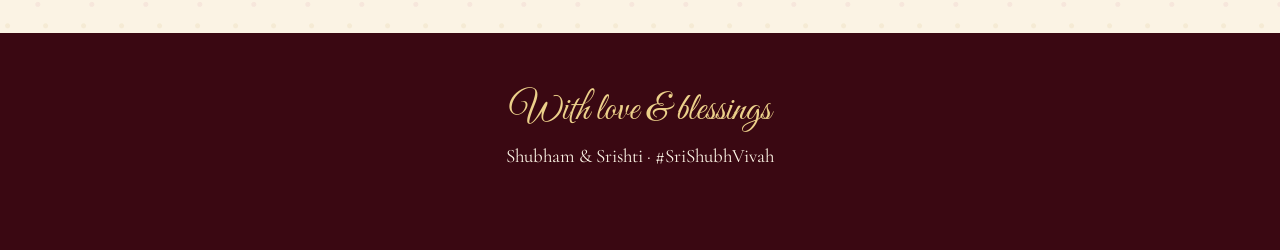
==== commit 64838b90: "Same proportions on every phone: card text scales with card, cards grow not squash, first screen fit" ====
--- a/index.html
+++ b/index.html
@@ -13,7 +13,7 @@
   <link rel="preconnect" href="https://fonts.googleapis.com" />
   <link rel="preconnect" href="https://fonts.gstatic.com" crossorigin />
   <link href="https://fonts.googleapis.com/css2?family=Cormorant+Garamond:ital,wght@0,400;0,600;1,400&family=Great+Vibes&family=Marcellus&family=Tiro+Devanagari+Hindi&display=swap" rel="stylesheet" />
-  <link rel="stylesheet" href="styles.css?v=202611202020" />
+  <link rel="stylesheet" href="styles.css?v=202611211255" />
 </head>
 <body>
 
@@ -391,7 +391,7 @@
     </symbol>
   </svg>
 
-  <script src="config.js?v=202611202020"></script>
-  <script src="script.js?v=202611202020"></script>
+  <script src="config.js?v=202611211255"></script>
+  <script src="script.js?v=202611211255"></script>
 </body>
 </html>
--- a/styles.css
+++ b/styles.css
@@ -18,7 +18,7 @@
 }
 
 * { box-sizing: border-box; }
-html { scroll-behavior: smooth; }
+html { scroll-behavior: smooth; -webkit-text-size-adjust: 100%; text-size-adjust: 100%; } /* no automatic text inflation on phones */
 body {
   margin: 0;
   font-family: var(--serif);
@@ -173,9 +173,9 @@
 .blurb { max-width: 600px; margin: 24px auto 0; color: var(--muted); font-size: 1.1rem; }
 .hashtag { font-family: var(--display); color: var(--rani); letter-spacing: .08em; margin-top: 16px; }
 
-.family-grid { display: grid; grid-template-columns: 1fr auto 1fr; gap: 10px; align-items: center; max-width: 820px; margin: 0 auto; }
+.family-grid { display: grid; grid-template-columns: 1fr auto 1fr; gap: 10px; align-items: stretch; max-width: 820px; margin: 0 auto; }
 .family-card {
-  position: relative; aspect-ratio: 300 / 480; max-width: 360px; width: 100%; justify-self: center;
+  position: relative; aspect-ratio: 300 / 480; max-width: 360px; width: 100%; justify-self: center; display: flex; /* aspect-ratio is the minimum height */
   filter: drop-shadow(0 18px 30px rgba(58,8,18,.28));
   opacity: 0; transform: translateY(24px); transition: opacity .9s, transform .9s;
   container-type: inline-size; /* text below scales with the card's width */
@@ -183,18 +183,18 @@
 .family-card.in { opacity: 1; transform: none; }
 .family-card .frame { position: absolute; inset: 0; width: 100%; height: 100%; }
 .family-inner {
-  position: absolute; inset: 15% 13% 8%; display: flex; flex-direction: column; align-items: center; justify-content: center;
+  position: relative; flex: 1; padding: 24% 13% 13%; display: flex; flex-direction: column; align-items: center; justify-content: center; /* % of card width */
   text-align: center; color: var(--cream);
 }
 .family-card .portrait {
-  width: 56%; aspect-ratio: 1; margin-bottom: 5cqw; border-radius: 50%; overflow: hidden;
+  width: 56%; aspect-ratio: 1; flex-shrink: 0; margin-bottom: 5cqw; border-radius: 50%; overflow: hidden;
   background: radial-gradient(circle at 50% 40%, #8a2236, #4a0b18 75%);
   border: 2px solid var(--gold); box-shadow: 0 0 0 4px rgba(201,162,74,.25), 0 0 0 5px rgba(201,162,74,.5);
 }
 .family-card .portrait svg { display: block; width: 100%; height: 100%; }
 .family-card .from { margin: 0 0 4px; color: var(--gold-light); font-family: var(--display); letter-spacing: .16em; text-transform: uppercase; font-size: clamp(7px, 3.6cqw, 11px); }
 .family-card h3 {
-  font-family: var(--script); font-size: clamp(22px, 15cqw, 3.2rem); line-height: 1.05;
+  font-family: var(--script); font-size: min(15cqw, 3.2rem); line-height: 1.05;
   padding: .2em .3em; margin: -.2em -.3em calc(3cqw - .2em); /* room for swashes: the gradient only paints inside this box */
   background: linear-gradient(180deg, #fbe9b7, #d9b562 60%, #b8913a); -webkit-background-clip: text; background-clip: text; color: transparent;
 }
@@ -203,7 +203,7 @@
 .family-card .parents .rel { font-size: .85em; opacity: .8; margin-bottom: 2px; }
 .family-card .parents .amp { font-family: var(--script); color: var(--gold-light); font-size: 1.2em; line-height: 1.1; font-style: normal; }
 .family-card .parents::before { content: ""; display: block; width: 18cqw; height: 1px; margin: 0 auto 3cqw; background: var(--gold); }
-.weds { font-family: var(--script); font-size: 2.6rem; color: var(--gold); padding: 0 6px; order: 2; }
+.weds { font-family: var(--script); font-size: 2.6rem; color: var(--gold); padding: 0 6px; order: 2; align-self: center; }
 /* Bride | weds | groom, swapped on the groom's side */
 .family-card:first-of-type { order: 1; }
 .family-card:last-of-type { order: 3; }
@@ -332,10 +332,10 @@
   .families { padding-left: 8px; padding-right: 8px; }
   .family-grid { grid-template-columns: 1fr auto 1fr; gap: 0; }
   .family-card { aspect-ratio: 300 / 560; }
-  .family-inner { inset: 13% 9% 7%; }
+  .family-inner { padding: 24% 9% 13%; }
   .family-card .portrait { width: 66%; box-shadow: 0 0 0 3px rgba(201,162,74,.25); }
-  .family-card .from { font-size: 10px; letter-spacing: .08em; }
-  .family-card .parents { font-size: 12.5px; }
+  .family-card .from { font-size: 5.6cqw; letter-spacing: .08em; }
+  .family-card .parents { font-size: 7cqw; }
   .weds { font-size: 1.15rem; padding: 0 1px; }
   .poem-en { font-size: .9rem; }
   .timeline { padding: 20px 16px 6px; }
@@ -348,7 +348,7 @@
   .lantern:nth-child(3) { display: none; }
   .lanterns { top: 50px; }
   /* First screen a little shorter than the phone, so the cream page and Om peek in below it. */
-  .hero { min-height: calc(100svh - 84px); padding: 78px 16px 40px; }
+  .hero { min-height: 0; padding: 78px 16px 40px; } /* height set by fitHero() in script.js */
   .poem { padding-top: 26px; }
 }
 @media (prefers-reduced-motion: reduce) {
